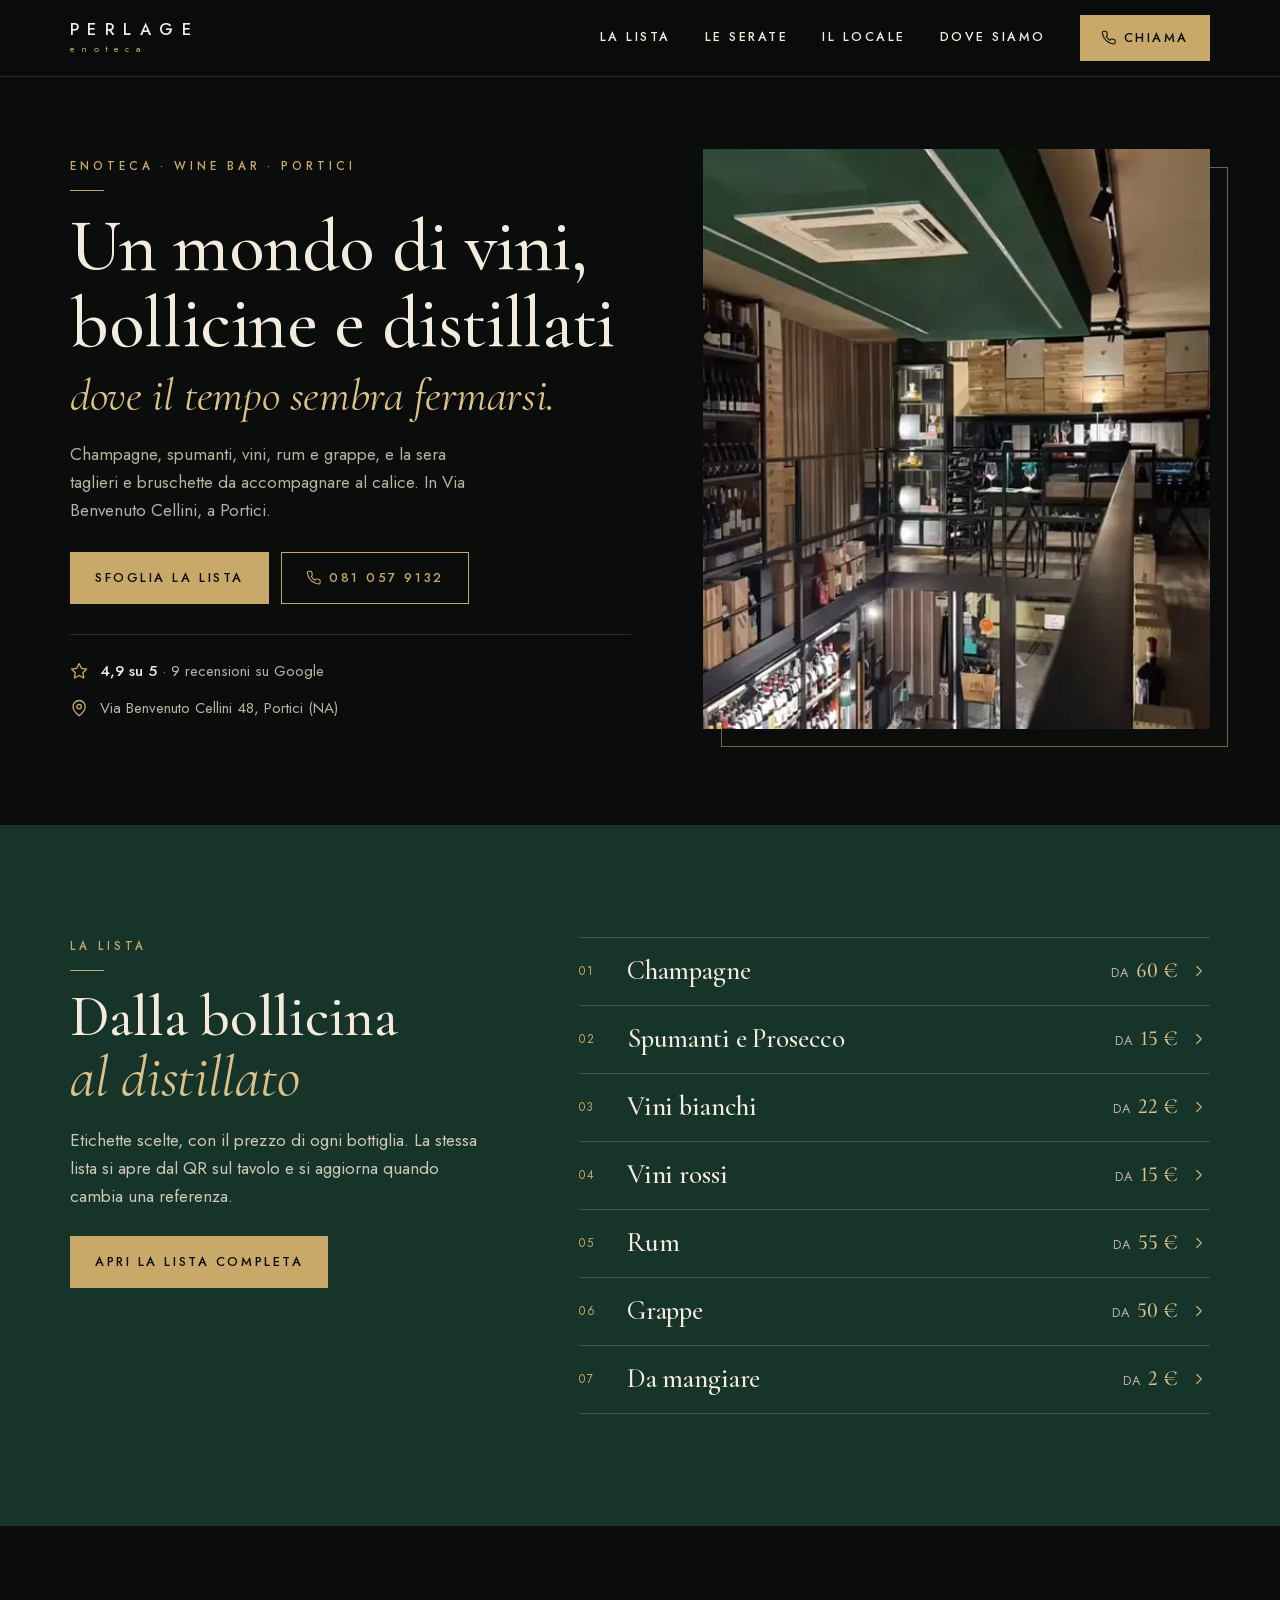
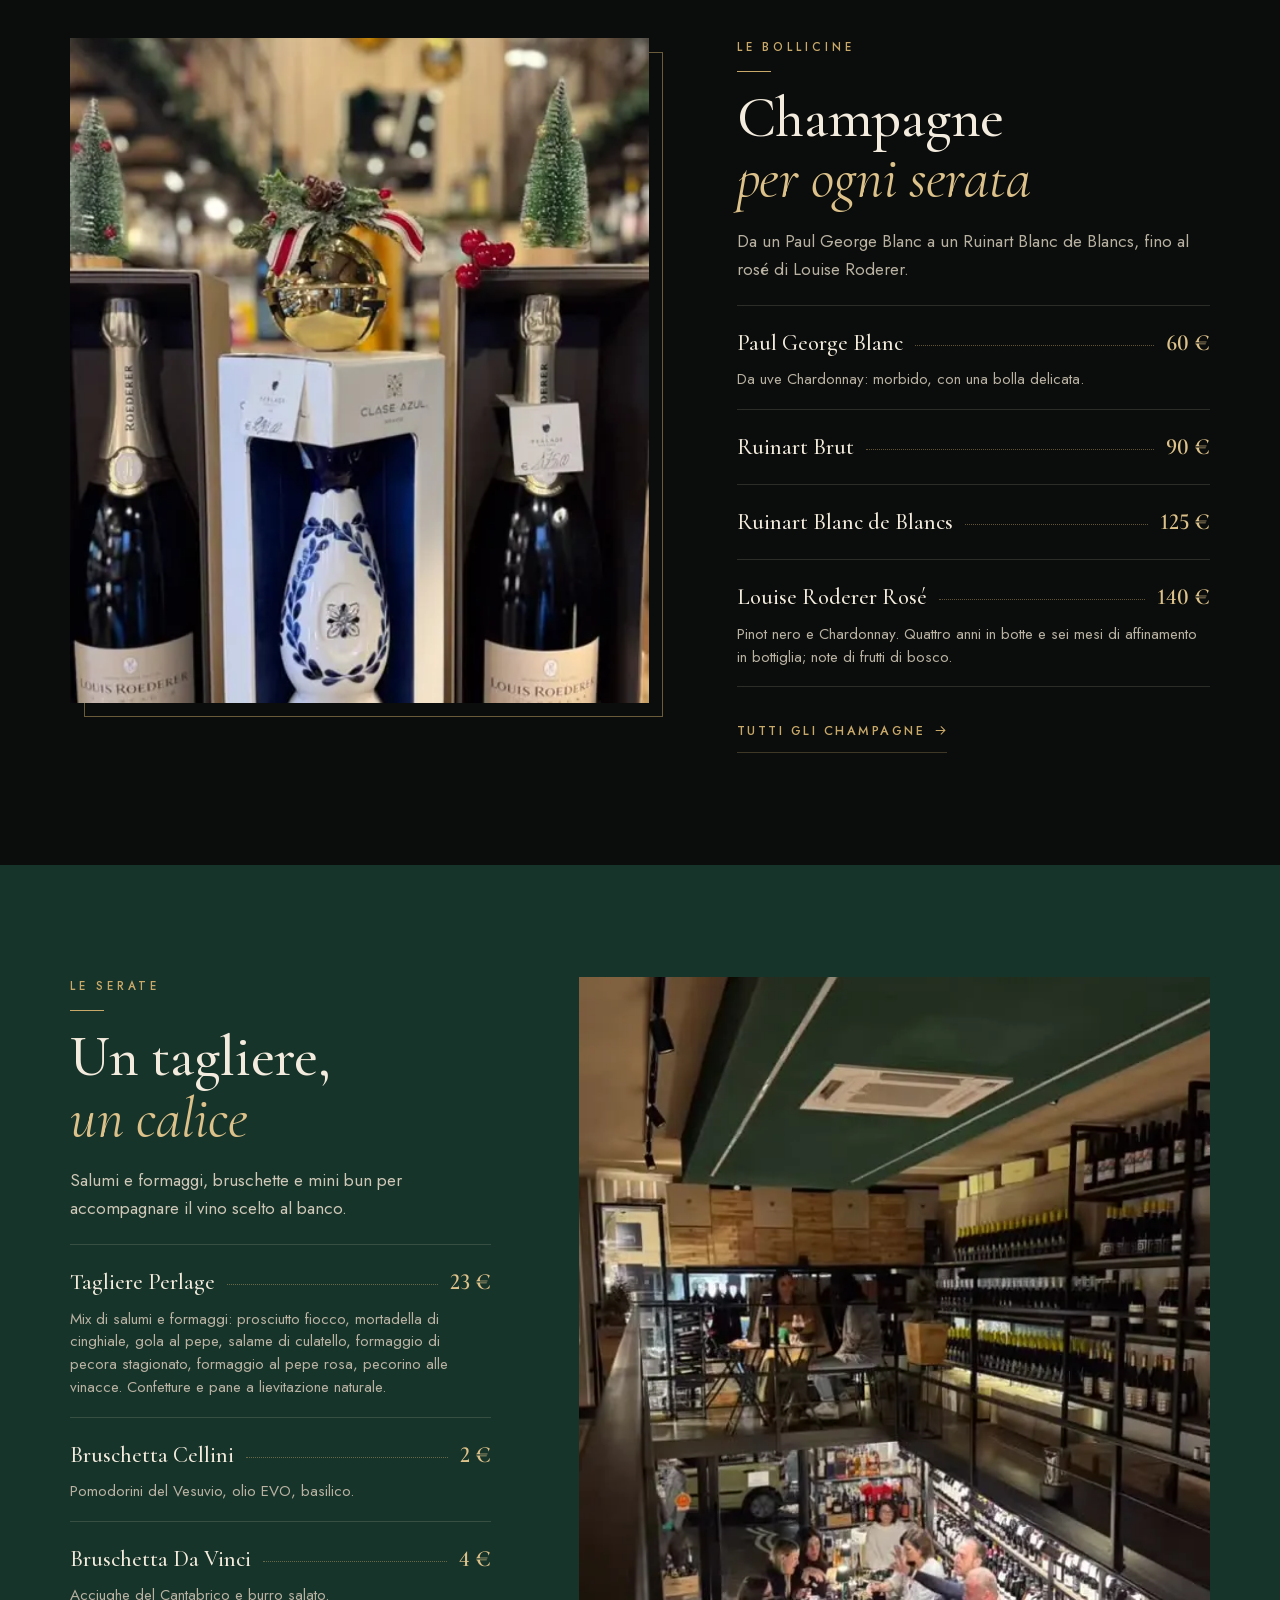
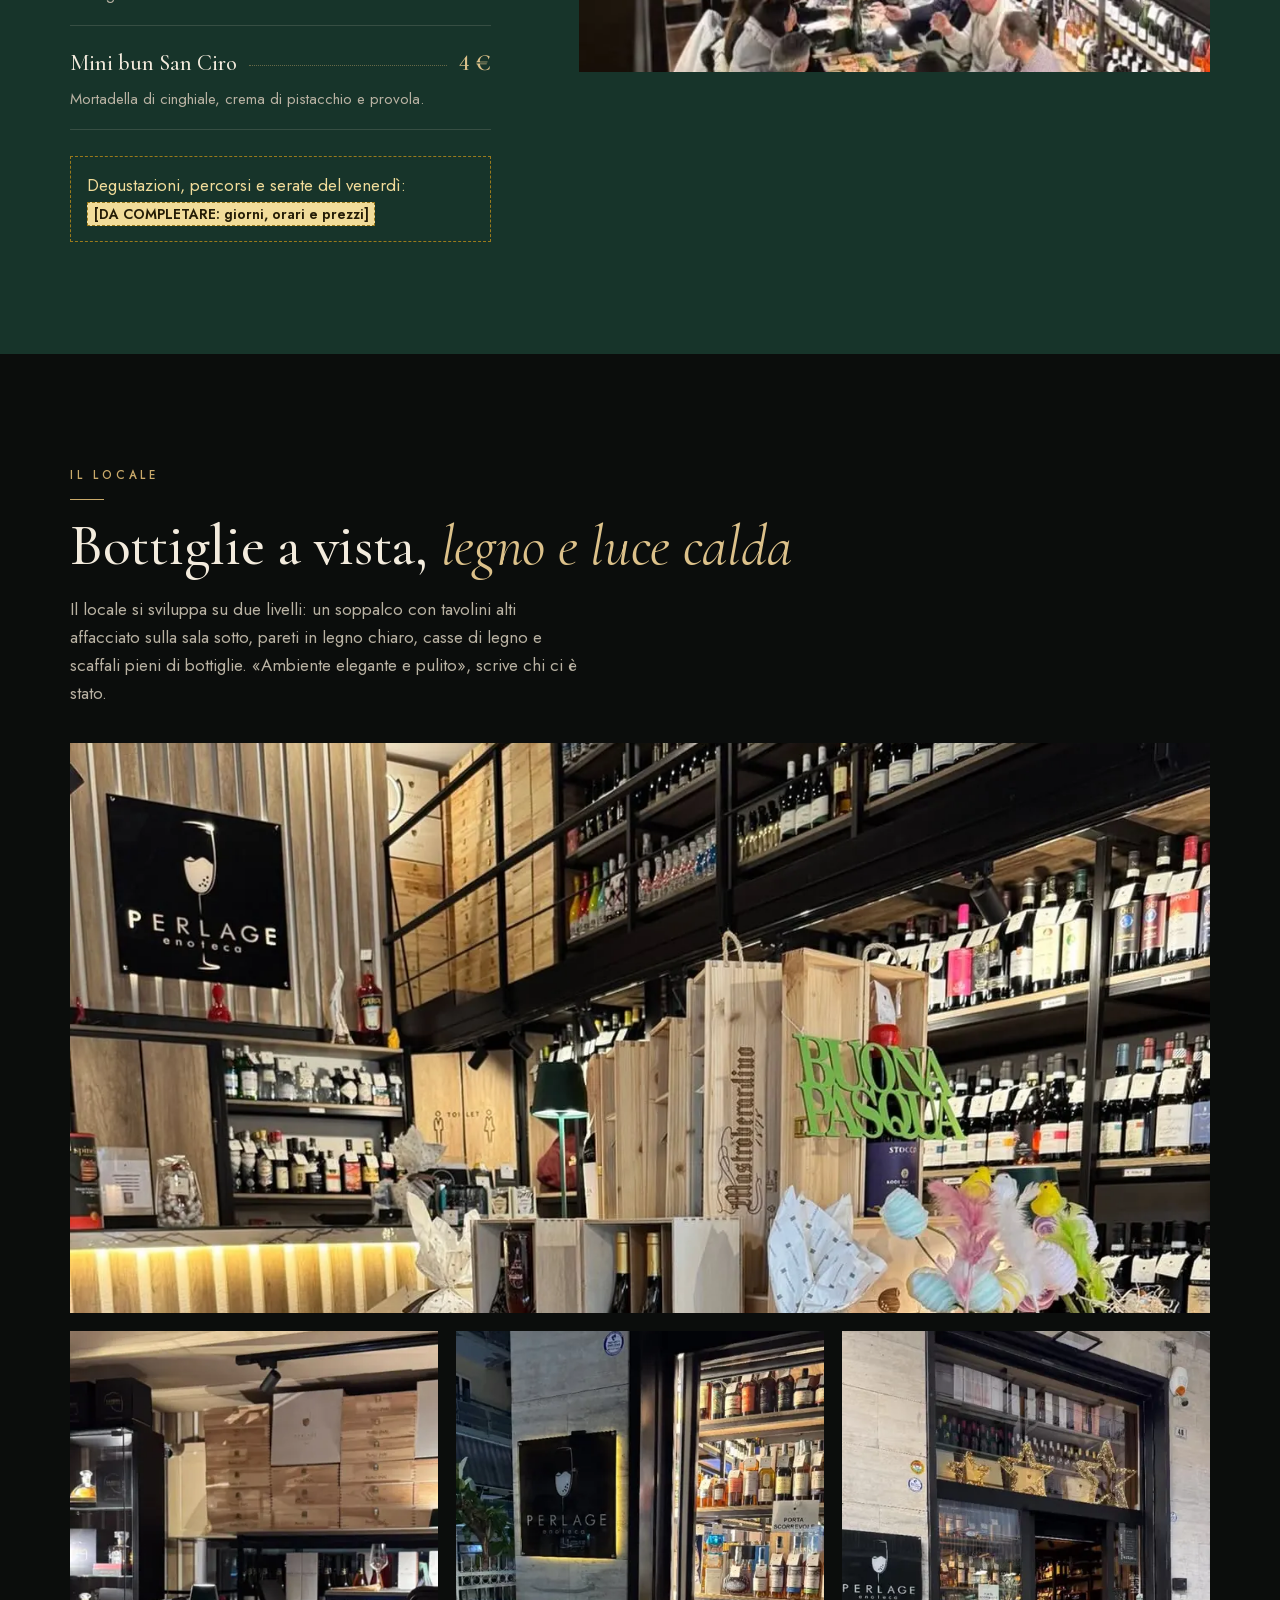
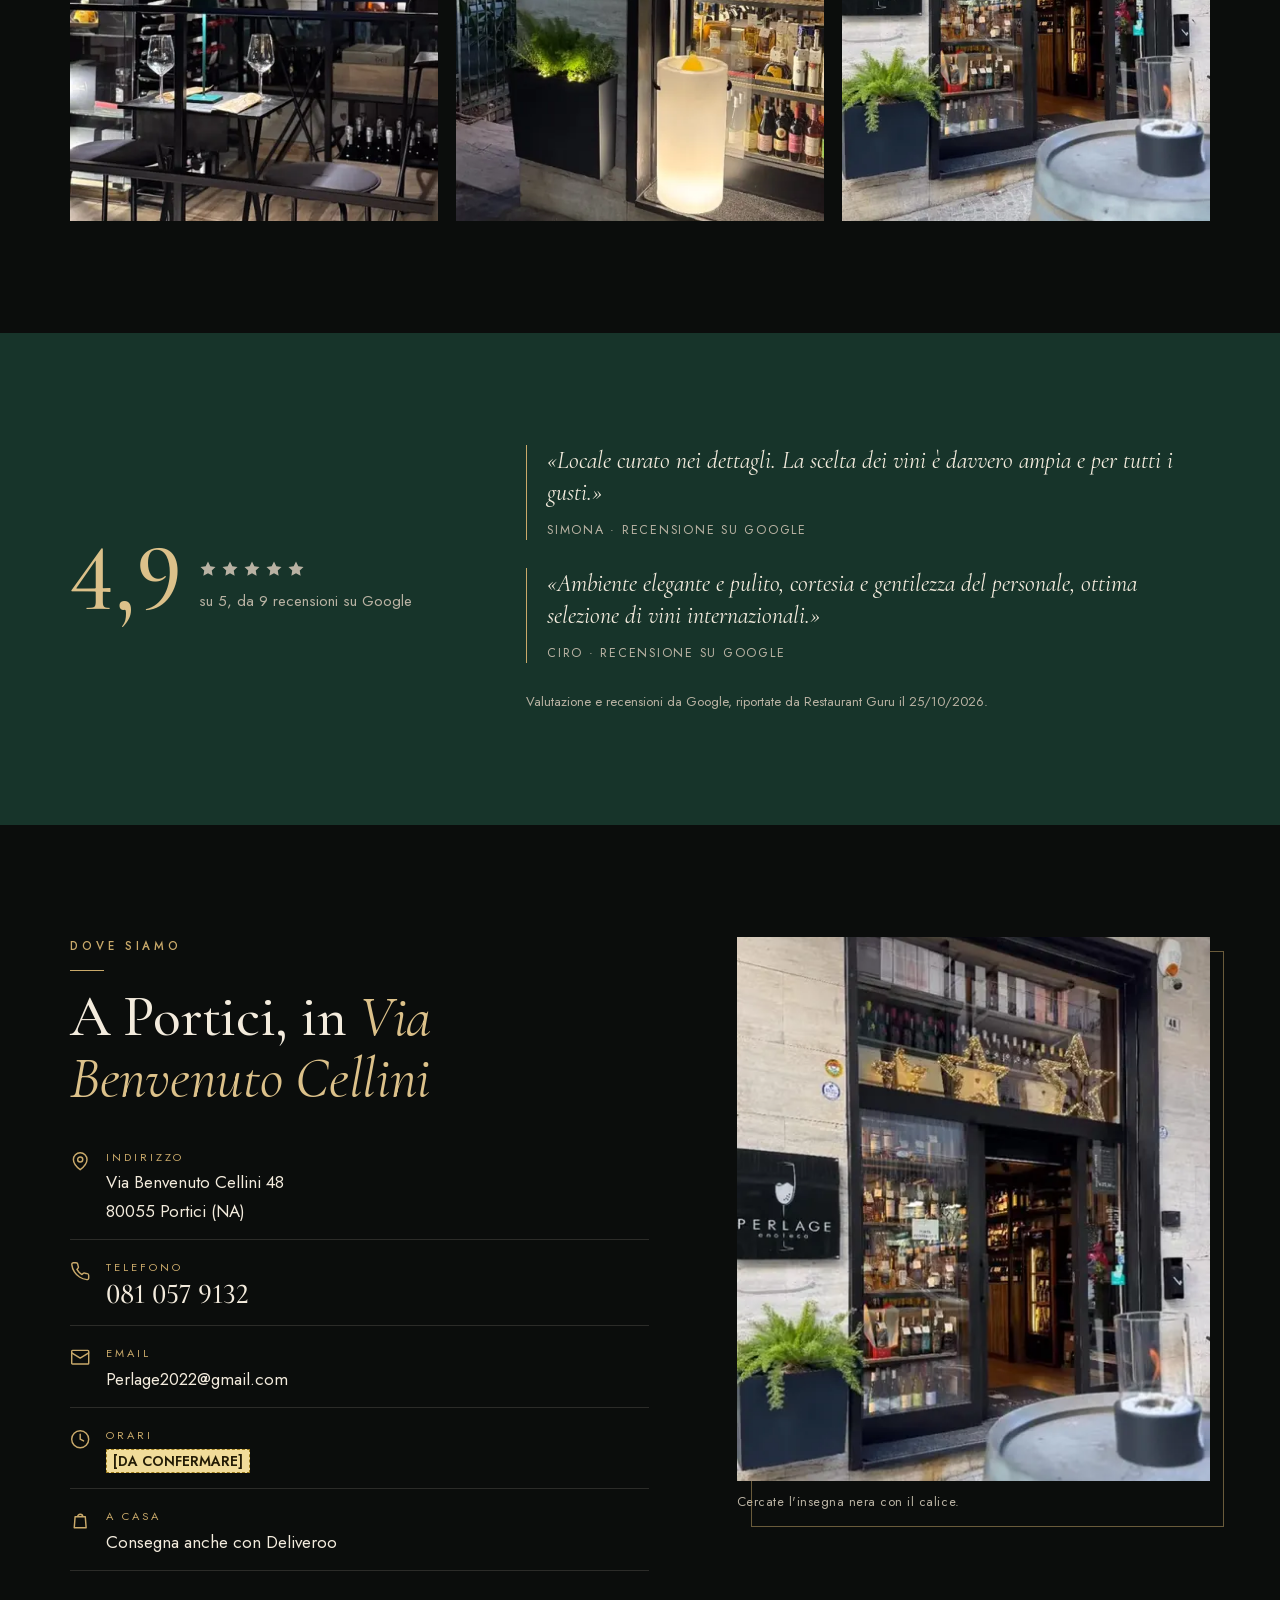
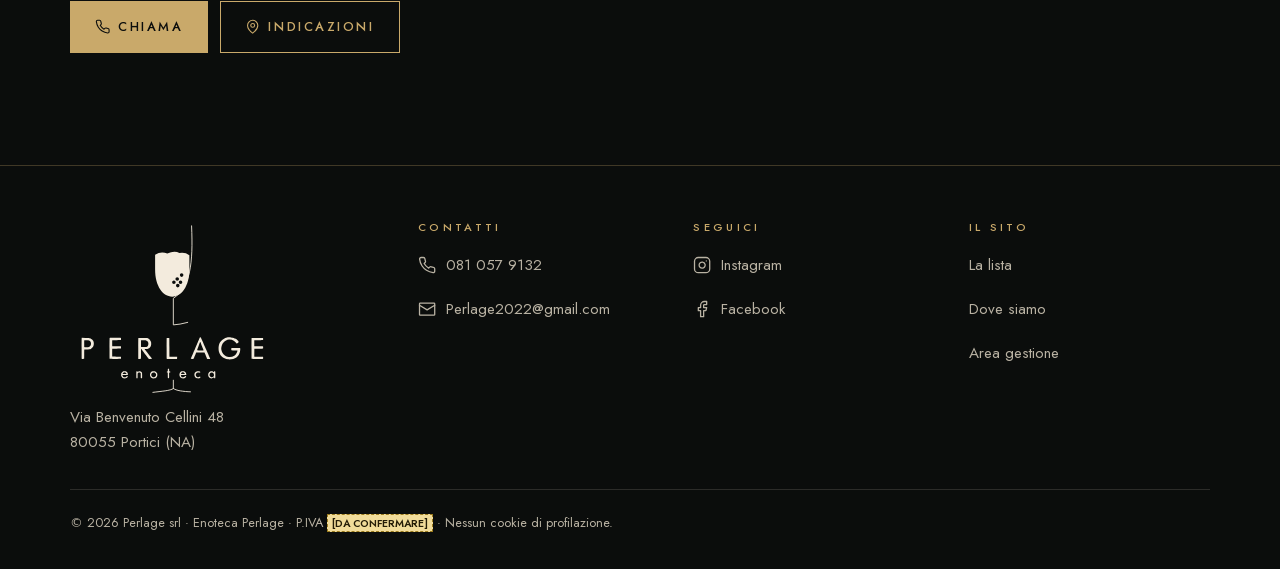
==== index.html @ 384ddaee "Bozza home, lista vini e pannello Modifica menu per Enoteca Perlage Co-Authored-By: Claude Sonnet 5." ====
<!doctype html>
<html lang="it">
<head>
<meta charset="utf-8">
<meta name="viewport" content="width=device-width, initial-scale=1">
<title>Enoteca Perlage · Vini, champagne e distillati a Portici</title>
<meta name="description" content="Enoteca e wine bar a Portici, in Via Benvenuto Cellini 48: champagne, spumanti, vini, rum e grappe, taglieri per la serata. Sfoglia la lista con i prezzi o chiama il 081 057 9132.">
<meta name="robots" content="noindex, nofollow">
<meta name="theme-color" content="#0b0d0c">
<link rel="canonical" href="https://enotecaperlage.example/">
<meta property="og:type" content="website">
<meta property="og:locale" content="it_IT">
<meta property="og:title" content="Enoteca Perlage · Portici">
<meta property="og:description" content="Un mondo di vini, bollicine e distillati, dove il tempo sembra fermarsi.">
<meta property="og:image" content="https://fraspin02.github.io/enoteca-perlage-bozza/img/og-perlage.jpg">
<link rel="icon" href="favicon.svg" type="image/svg+xml">
<link rel="preload" href="fonts/cormorant-normal-latin-var.woff2" as="font" type="font/woff2" crossorigin>
<link rel="preload" href="fonts/jost-latin-var.woff2" as="font" type="font/woff2" crossorigin>
<style>@font-face{font-family:"Jost";font-style:normal;font-weight:400 700;font-display:swap;src:url(fonts/jost-latin-var.woff2) format("woff2")}@font-face{font-family:"Cormorant Garamond";font-style:normal;font-weight:400 700;font-display:swap;src:url(fonts/cormorant-normal-latin-var.woff2) format("woff2")}@font-face{font-family:"Cormorant Garamond";font-style:italic;font-weight:400 600;font-display:swap;src:url(fonts/cormorant-italic-latin-var.woff2) format("woff2")}:root{--nero:#0b0d0c;--nero-2:#121614;--bosco:#17342a;--bosco-2:#1f4a3a;--crema:#f3ebdd;--oro:#c9a96a;--oro-2:#dcc18a;--muto:#b9b2a3;--rovere:#8a6b45;--linea:rgba(201,169,106,.28);--linea-2:rgba(243,235,221,.14);--gutter:20px;--max:1180px;--f:"Jost",ui-sans-serif,system-ui,-apple-system,"Segoe UI",Roboto,Arial,sans-serif;--s:"Cormorant Garamond",Georgia,"Times New Roman",serif}*,*::before,*::after{box-sizing:border-box}html{-webkit-text-size-adjust:100%;scroll-behavior:smooth;scroll-padding-top:72px;background:var(--nero)}@media (prefers-reduced-motion:reduce){html{scroll-behavior:auto}*{transition:none!important;animation:none!important}}body{margin:0;background:var(--nero);color:var(--crema);font:400 1.0625rem/1.65 var(--f);font-variant-numeric:lining-nums}img{display:block;max-width:100%;height:auto}a{color:inherit}h1,h2,h3{font-family:var(--s);font-weight:500;line-height:1.05;margin:0;letter-spacing:-.005em;text-wrap:balance}p{margin:0}ul{margin:0;padding:0;list-style:none}em,.it{font-family:var(--s);font-style:italic;font-weight:400}.wrap{max-width:var(--max);margin:0 auto;padding:0 var(--gutter)}.sr{position:absolute;width:1px;height:1px;overflow:hidden;clip:rect(0 0 0 0);white-space:nowrap}.skip{position:absolute;left:-999px;top:8px;background:var(--oro);color:var(--nero);padding:10px 14px;z-index:99;font-weight:600}.skip:focus{left:8px}:focus-visible{outline:2px solid var(--oro-2);outline-offset:3px}.ico{width:1.2em;height:1.2em;flex:none;fill:none;stroke:currentColor;stroke-width:1.7;stroke-linecap:round;stroke-linejoin:round}mark.dc{background:#f1dc9a;color:#241c06;padding:.05em .4em;font-size:.82em;font-weight:600;white-space:nowrap;border:1px dashed #9a7a1c}.occ{display:block;font-size:.72rem;font-weight:500;letter-spacing:.34em;text-transform:uppercase;color:var(--oro);margin-bottom:16px}.occ::after{content:"";display:block;width:34px;height:1px;background:var(--oro);margin-top:14px}.centro .occ::after{margin-inline:auto}.btn{display:inline-flex;align-items:center;justify-content:center;gap:.6em;min-height:52px;padding:12px 24px;font:500 .8rem/1.2 var(--f);letter-spacing:.2em;text-transform:uppercase;text-decoration:none;border:1px solid var(--oro);cursor:pointer;transition:background-color .2s,color .2s,border-color .2s}.btn-oro{background:var(--oro);color:var(--nero)}.btn-oro:hover{background:var(--oro-2);border-color:var(--oro-2)}.btn-linea{background:transparent;color:var(--oro)}.btn-linea:hover{background:var(--oro);color:var(--nero)}.link{display:inline-flex;align-items:center;gap:.6em;min-height:44px;font-size:.78rem;font-weight:500;letter-spacing:.2em;text-transform:uppercase;color:var(--oro);text-decoration:none;border-bottom:1px solid var(--linea)}.link:hover{border-color:var(--oro)}.testata{position:sticky;top:0;z-index:20;background:rgba(11,13,12,.94);border-bottom:1px solid var(--linea-2)}.testata .wrap{display:grid;grid-template-columns:48px 1fr 48px;align-items:center;gap:8px;min-height:64px}.marca{display:block;justify-self:center;text-decoration:none;text-align:center;line-height:1}.marca b{display:block;font-size:1.02rem;font-weight:500;letter-spacing:.52em;margin-right:-.52em;text-transform:uppercase}.marca small{display:block;font-size:.56rem;font-weight:400;letter-spacing:.7em;margin:6px -.7em 0 0;text-transform:lowercase;color:var(--oro)}.nav{display:none}.burger,.testata-tel{display:inline-flex;align-items:center;justify-content:center;width:48px;height:48px;padding:0;border:0;background:none;color:var(--crema);cursor:pointer}.burger .ico,.testata-tel .ico{width:25px;height:25px}.testata-tel{justify-self:end;color:var(--oro)}.pannello-nav{position:fixed;inset:0;z-index:40;background:var(--nero);padding:8px 8px 32px;overflow-y:auto;animation:da-sinistra .22s ease-out}.pannello-nav[hidden]{display:none}.pannello-nav nav{display:flex;flex-direction:column;padding:18px 22px}.pannello-nav nav a{text-decoration:none;font-family:var(--s);font-size:2.1rem;font-weight:500;padding:12px 0;border-bottom:1px solid var(--linea-2)}.pannello-nav nav .btn{margin-top:28px;border:1px solid var(--oro);font:500 .85rem var(--f);padding:16px;justify-content:center;border-bottom:1px solid var(--oro)}.nav-aperta{overflow:hidden}@keyframes da-sinistra{from{transform:translateX(-100%)}to{transform:none}}@media (min-width:960px){.testata .wrap{display:flex;justify-content:space-between;min-height:76px}.marca{justify-self:auto;text-align:left}.marca b{margin-right:0}.marca small{margin-right:0;letter-spacing:.7em}.nav{display:flex;align-items:center;gap:34px}.nav a:not(.btn){font-size:.78rem;font-weight:500;letter-spacing:.2em;text-transform:uppercase;text-decoration:none;padding:12px 0;border-bottom:1px solid transparent}.nav a:not(.btn):hover{border-color:var(--oro)}.nav .btn{min-height:46px;padding:10px 20px}.burger,.testata-tel,.pannello-nav{display:none!important}}.hero{position:relative;padding:0 0 56px}.hero-foto{position:relative;margin:0 calc(var(--gutter)*-1)}.hero-foto img{width:100%;aspect-ratio:4/4.3;object-fit:cover;object-position:50% 40%}.hero-foto::after{content:"";position:absolute;inset:auto 0 0 0;height:55%;background:linear-gradient(180deg,rgba(11,13,12,0),var(--nero) 96%)}.hero-testo{position:relative;z-index:1;margin-top:-84px}.hero h1{font-size:clamp(2.7rem,12vw,4.6rem);margin-bottom:18px}.hero h1 em{display:block;color:var(--oro-2);font-size:.62em;line-height:1.1;margin-top:10px}.hero .sotto{color:var(--muto);max-width:42ch;margin-bottom:28px}.cta{display:flex;flex-direction:column;gap:12px}.fiducia{display:grid;gap:12px;margin-top:30px;padding-top:24px;border-top:1px solid var(--linea-2);font-size:.95rem;color:var(--muto)}.fiducia li{display:flex;align-items:center;gap:12px}.fiducia .ico{color:var(--oro)}.fiducia b{color:var(--crema);font-weight:500}@media (min-width:640px){.cta{flex-direction:row;flex-wrap:wrap}}@media (min-width:960px){.hero{padding:72px 0 96px}.hero .wrap{display:grid;grid-template-columns:1.05fr .95fr;gap:72px;align-items:center}.hero-testo{margin:0;grid-row:1}.hero-foto{grid-column:2;grid-row:1;margin:0}.hero-foto img{aspect-ratio:7/8}.hero-foto::after{display:none}.hero-foto::before{content:"";position:absolute;inset:18px -18px -18px 18px;border:1px solid var(--oro);opacity:.55;z-index:0}.hero-foto img{position:relative;z-index:1}}.sez{padding:72px 0}.sez.bosco{background:var(--bosco)}.sez h2{font-size:clamp(2.2rem,8vw,3.6rem);margin-bottom:18px}.sez h2 em{color:var(--oro-2)}.intro{color:var(--muto);max-width:52ch}.bosco .intro{color:#cfc8b8}@media (min-width:960px){.sez{padding:112px 0}}.due{display:grid;gap:40px}.indice{border-top:1px solid var(--linea)}.indice a{display:grid;grid-template-columns:36px 1fr auto 20px;align-items:center;gap:6px 12px;min-height:68px;padding:12px 0;border-bottom:1px solid var(--linea);text-decoration:none;transition:background-color .2s,padding .2s}.indice a:hover{background:rgba(201,169,106,.06);padding-inline:12px}.indice .n{font-size:.72rem;letter-spacing:.2em;color:var(--oro)}.indice h3{font-size:1.7rem}.indice .da{font-size:.8rem;letter-spacing:.14em;text-transform:uppercase;color:var(--muto)}.indice .da b{font-family:var(--s);font-size:1.35rem;letter-spacing:0;font-weight:500;color:var(--oro-2);text-transform:none}.indice .ico{color:var(--oro);width:18px;height:18px}@media (min-width:960px){.due{grid-template-columns:.8fr 1.2fr;gap:88px;align-items:start}.due.inverti{grid-template-columns:1.1fr .9fr}}.voci li{padding:18px 0;border-bottom:1px solid var(--linea-2)}.voci li:first-child{border-top:1px solid var(--linea-2)}.riga{display:flex;align-items:baseline;gap:12px}.riga .nome{font-family:var(--s);font-size:1.4rem;font-weight:500;line-height:1.15}.riga .fila{flex:1;min-width:12px;border-bottom:1px dotted rgba(201,169,106,.45);transform:translateY(-4px)}.riga .prezzo{font-family:var(--s);font-size:1.45rem;font-weight:600;color:var(--oro-2);white-space:nowrap;font-variant-numeric:lining-nums}.voci .desc{color:var(--muto);font-size:.95rem;line-height:1.5;margin-top:6px;max-width:58ch}.voci .fuori .nome,.voci .fuori .prezzo{opacity:.45;text-decoration:line-through}.foto{margin:0;position:relative}.foto img{width:100%;object-fit:cover}.foto figcaption{font-size:.8rem;color:var(--muto);margin-top:10px;letter-spacing:.04em}.cornice{position:relative}.cornice::before{content:"";position:absolute;inset:14px -14px -14px 14px;border:1px solid var(--oro);opacity:.5}.cornice img{position:relative}.mosaico{display:grid;grid-template-columns:1fr 1fr;gap:12px;margin-top:36px}.mosaico .foto img{aspect-ratio:3/4}.mosaico .largo{grid-column:1/-1}.mosaico .largo img{aspect-ratio:16/9}.solo-desk{display:none}@media (min-width:640px){.mosaico{grid-template-columns:repeat(3,1fr);gap:18px}.mosaico .largo img{aspect-ratio:16/8}.solo-desk{display:block}}.voto{display:flex;align-items:flex-end;gap:16px;margin-bottom:28px}.voto b{font-family:var(--s);font-size:6rem;line-height:.8;font-weight:500;color:var(--oro-2)}.voto span{font-size:.95rem;color:var(--muto);line-height:1.45;padding-bottom:6px}.stelle{display:flex;gap:4px;color:var(--oro);margin-bottom:6px}.stelle .ico{width:18px;height:18px;fill:currentColor;stroke:none}.citaz{display:grid;gap:28px}.citaz blockquote{margin:0;padding-left:20px;border-left:1px solid var(--oro)}.citaz p{font-family:var(--s);font-size:1.5rem;line-height:1.3;font-style:italic}.citaz cite{display:block;margin-top:12px;font-style:normal;font-size:.78rem;letter-spacing:.14em;text-transform:uppercase;color:var(--muto)}.fonte{margin-top:28px;font-size:.82rem;color:var(--muto)}@media (min-width:960px){.rec{display:grid;grid-template-columns:.7fr 1.3fr;gap:88px;align-items:center}.voto{margin:0}}.contatti{display:grid;gap:4px;margin:26px 0 30px}.contatti li{display:flex;gap:16px;align-items:flex-start;padding:14px 0;border-bottom:1px solid var(--linea-2)}.contatti .ico{color:var(--oro);margin-top:3px}.contatti small{display:block;font-size:.7rem;letter-spacing:.26em;text-transform:uppercase;color:var(--oro);margin-bottom:2px}.contatti a{text-decoration:none}.contatti a:hover{color:var(--oro-2)}.contatti .tel{font-family:var(--s);font-size:1.8rem;font-weight:500;line-height:1.1}.cta-riga{display:flex;flex-wrap:wrap;gap:12px}.piede{background:var(--nero);border-top:1px solid var(--linea);padding:56px 0 36px;color:var(--muto);font-size:.95rem}.piede .wrap{display:grid;gap:34px}.piede img{width:210px;height:auto;margin-bottom:6px}.piede h3{font-family:var(--f);font-size:.7rem;letter-spacing:.3em;text-transform:uppercase;color:var(--oro);font-weight:500;margin-bottom:10px}.piede li a,.piede li span{display:inline-flex;align-items:center;gap:10px;min-height:44px;text-decoration:none}.piede li a:hover{color:var(--crema)}.legale{font-size:.8rem;border-top:1px solid var(--linea-2);padding-top:22px}@media (min-width:860px){.piede .wrap{grid-template-columns:1.3fr 1fr 1fr 1fr}.legale{grid-column:1/-1}}.m-testa{padding:44px var(--gutter) 26px;text-align:center}.m-testa h1{font-size:clamp(2.6rem,11vw,4.4rem);margin-bottom:14px}.m-testa h1 em{color:var(--oro-2)}.m-testa .intro{margin:0 auto}.avviso-bozza{margin:22px auto 0;max-width:62ch;font-size:.88rem;color:#e6d9ae;border:1px dashed #9a7a1c;padding:10px 14px;text-align:left}.schede{position:sticky;top:64px;z-index:15;background:rgba(11,13,12,.96);border-bottom:1px solid var(--linea-2)}.schede ul{display:flex;gap:6px;overflow-x:auto;padding:0 var(--gutter);scrollbar-width:none;max-width:var(--max);margin:0 auto}.schede ul::-webkit-scrollbar{display:none}.schede a{display:flex;align-items:center;min-height:50px;padding:0 14px;white-space:nowrap;font-size:.72rem;font-weight:500;letter-spacing:.22em;text-transform:uppercase;text-decoration:none;color:var(--muto);border-bottom:2px solid transparent}.schede a.attiva{color:var(--oro-2);border-color:var(--oro)}.cerca{max-width:var(--max);margin:0 auto;padding:18px var(--gutter) 0}.cerca label{display:flex;align-items:center;gap:12px;border:1px solid var(--linea);padding:0 16px;min-height:52px;color:var(--oro)}.cerca input{flex:1;min-width:0;background:none;border:0;color:var(--crema);font:400 1rem var(--f);min-height:50px}.cerca input:focus{outline:none}.cerca label:focus-within{border-color:var(--oro-2)}.cerca input::placeholder{color:var(--muto)}.m-cat{padding:44px 0 8px;scroll-margin-top:130px}.m-cat h2{font-size:clamp(2rem,8vw,3rem);margin-bottom:4px}.m-cat .nota{font-size:.72rem;letter-spacing:.26em;text-transform:uppercase;color:var(--oro);margin-bottom:18px}.m-cat[hidden],.voci li[hidden]{display:none}.nessuno{text-align:center;color:var(--muto);padding:48px 0}.m-fine{margin:56px 0 72px;padding:34px 24px;border:1px solid var(--linea);text-align:center}.m-fine h2{font-size:2rem;margin-bottom:8px}.m-fine .cta{justify-content:center;flex-direction:row;flex-wrap:wrap;margin-top:18px}@media (min-width:960px){.schede{top:76px}.m-cat .voci{columns:2;column-gap:64px}.m-cat .voci li{break-inside:avoid}}.pan{max-width:760px;margin:0 auto;padding:30px var(--gutter) 130px}.pan h1{font-size:clamp(2.2rem,9vw,3.2rem);margin-bottom:10px}.p-avviso{border:1px dashed #9a7a1c;color:#e6d9ae;padding:12px 14px;font-size:.9rem;margin:20px 0 26px}.p-stato{display:flex;align-items:center;gap:10px;font-size:.78rem;letter-spacing:.14em;text-transform:uppercase;color:var(--muto);margin-bottom:8px}.p-stato b{color:var(--oro-2);font-weight:500}.p-cat{border-top:1px solid var(--linea)}.p-cat:last-of-type{border-bottom:1px solid var(--linea)}.p-cat summary{display:flex;align-items:center;justify-content:space-between;gap:12px;min-height:64px;cursor:pointer;list-style:none;font-family:var(--s);font-size:1.7rem;font-weight:500}.p-cat summary::-webkit-details-marker{display:none}.p-cat summary small{font-family:var(--f);font-size:.7rem;letter-spacing:.2em;color:var(--oro);text-transform:uppercase}.p-cat summary .ico{color:var(--oro);transition:transform .2s}.p-cat[open] summary .ico{transform:rotate(90deg)}.p-voce{display:grid;grid-template-columns:1fr 104px;gap:6px 12px;padding:12px 12px 6px;margin:0 -12px;border-top:1px solid var(--linea-2);position:relative;transition:background-color .25s}.p-voce label{display:block;font-size:.68rem;letter-spacing:.22em;text-transform:uppercase;color:var(--oro);margin-bottom:3px}.p-voce input[type=text]{width:100%;min-height:48px;background:var(--nero-2);border:1px solid var(--linea-2);color:var(--crema);font:400 1rem var(--f);font-variant-numeric:lining-nums;padding:0 12px}.p-voce input[type=text]:focus{outline:none;border-color:var(--oro-2)}.p-voce .pr input{text-align:right;font-family:var(--s);font-size:1.3rem;font-weight:600;color:var(--oro-2)}.p-voce .disp{grid-column:1/-1;display:flex;align-items:center;gap:12px;min-height:40px;margin:0;font-size:.95rem;letter-spacing:0;text-transform:none;color:var(--muto);cursor:pointer}.disp input{position:absolute;opacity:0;width:1px;height:1px}.disp i{display:block;width:46px;height:26px;border:1px solid var(--oro);position:relative;flex:none;transition:background-color .2s}.disp i::after{content:"";position:absolute;top:3px;left:3px;width:18px;height:18px;background:var(--oro);transition:transform .2s}.disp input:checked+i{background:rgba(201,169,106,.22)}.disp input:checked+i::after{transform:translateX(20px)}.disp input:focus-visible+i{outline:2px solid var(--oro-2);outline-offset:3px}.p-voce.mod{background:rgba(201,169,106,.1);box-shadow:inset 3px 0 0 var(--oro)}.p-voce.nuova{background:rgba(31,74,58,.55);box-shadow:inset 3px 0 0 #7fc7a2}.p-voce .tag{position:absolute;top:14px;right:12px;font-size:.62rem;letter-spacing:.2em;text-transform:uppercase;padding:3px 8px;display:none}.p-voce.mod .tag{display:block;background:var(--oro);color:var(--nero)}.p-voce.nuova .tag{display:block;background:#7fc7a2;color:#06140d}.p-voce .tag{top:auto;bottom:14px;right:12px}.p-azioni{position:fixed;left:0;right:0;bottom:0;z-index:30;background:rgba(11,13,12,.97);border-top:1px solid var(--linea);padding:12px var(--gutter) calc(12px + env(safe-area-inset-bottom))}.p-azioni div{max-width:760px;margin:0 auto;display:grid;grid-template-columns:1fr 1.3fr;gap:10px}.p-azioni .btn{letter-spacing:.12em;padding:12px 8px;white-space:nowrap}.toast{position:fixed;left:50%;bottom:96px;transform:translate(-50%,20px);z-index:50;max-width:min(92vw,460px);background:var(--crema);color:var(--nero);padding:14px 18px;font-size:.95rem;opacity:0;pointer-events:none;transition:opacity .25s,transform .25s}.toast.on{opacity:1;transform:translate(-50%,0)}</style>
<script type="application/ld+json">{"@context": "https://schema.org", "@type": ["BarOrPub", "LiquorStore"], "name": "Enoteca Perlage", "description": "Enoteca e wine bar a Portici: champagne, spumanti, vini, rum e grappe, taglieri per la serata.", "url": "https://fraspin02.github.io/enoteca-perlage-bozza/", "image": "https://fraspin02.github.io/enoteca-perlage-bozza/img/og-perlage.jpg", "logo": "https://fraspin02.github.io/enoteca-perlage-bozza/img/logo.svg", "telephone": "+39 081 057 9132", "email": "Perlage2022@gmail.com", "hasMap": "https://www.google.com/maps/search/?api=1&query=Enoteca+Perlage+Via+Benvenuto+Cellini+48+Portici", "hasMenu": "https://fraspin02.github.io/enoteca-perlage-bozza/menu.html", "sameAs": ["https://www.instagram.com/enotecaperlage/", "https://www.facebook.com/enotecaperlage"], "address": {"@type": "PostalAddress", "streetAddress": "Via Benvenuto Cellini 48", "postalCode": "80055", "addressLocality": "Portici", "addressRegion": "NA", "addressCountry": "IT"}, "aggregateRating": {"@type": "AggregateRating", "ratingValue": "4.9", "reviewCount": "9", "bestRating": "5"}}</script>
</head>
<body>
<svg xmlns="http://www.w3.org/2000/svg" style="display:none" aria-hidden="true"><symbol id="i-tel" viewBox="0 0 24 24"><path d="M22 16.92v3a2 2 0 0 1-2.18 2 19.79 19.79 0 0 1-8.63-3.07 19.5 19.5 0 0 1-6-6 19.79 19.79 0 0 1-3.07-8.67A2 2 0 0 1 4.11 2h3a2 2 0 0 1 2 1.72c.13.96.36 1.9.7 2.81a2 2 0 0 1-.45 2.11L8.09 9.91a16 16 0 0 0 6 6l1.27-1.27a2 2 0 0 1 2.11-.45c.91.34 1.85.57 2.81.7A2 2 0 0 1 22 16.92z"/></symbol><symbol id="i-pin" viewBox="0 0 24 24"><path d="M20 10c0 6-8 12-8 12s-8-6-8-12a8 8 0 0 1 16 0z"/><circle cx="12" cy="10" r="3"/></symbol><symbol id="i-mail" viewBox="0 0 24 24"><rect x="2" y="4" width="20" height="16" rx="1"/><path d="M22 7l-10 6L2 7"/></symbol><symbol id="i-ig" viewBox="0 0 24 24"><rect x="2" y="2" width="20" height="20" rx="5"/><path d="M16 11.37A4 4 0 1 1 12.63 8 4 4 0 0 1 16 11.37zM17.5 6.5h.01"/></symbol><symbol id="i-fb" viewBox="0 0 24 24"><path d="M18 2h-3a5 5 0 0 0-5 5v3H7v4h3v8h4v-8h3l1-4h-4V7a1 1 0 0 1 1-1h3z"/></symbol><symbol id="i-menu" viewBox="0 0 24 24"><path d="M3 7h18M3 12h18M3 17h18"/></symbol><symbol id="i-x" viewBox="0 0 24 24"><path d="M5 5l14 14M19 5L5 19"/></symbol><symbol id="i-freccia" viewBox="0 0 24 24"><path d="M5 12h14M13 6l6 6-6 6"/></symbol><symbol id="i-indietro" viewBox="0 0 24 24"><path d="M19 12H5M11 6l-6 6 6 6"/></symbol><symbol id="i-stella" viewBox="0 0 24 24"><path d="M12 2l3.09 6.26L22 9.27l-5 4.87 1.18 6.88L12 17.77l-6.18 3.25L7 14.14 2 9.27l6.91-1.01z"/></symbol><symbol id="i-check" viewBox="0 0 24 24"><path d="M20 6L9 17l-5-5"/></symbol><symbol id="i-cerca" viewBox="0 0 24 24"><circle cx="11" cy="11" r="7"/><path d="M20 20l-4-4"/></symbol><symbol id="i-piu" viewBox="0 0 24 24"><path d="M12 5v14M5 12h14"/></symbol><symbol id="i-chev" viewBox="0 0 24 24"><path d="M9 6l6 6-6 6"/></symbol><symbol id="i-orologio" viewBox="0 0 24 24"><circle cx="12" cy="12" r="10"/><path d="M12 6v6l4 2"/></symbol><symbol id="i-matita" viewBox="0 0 24 24"><path d="M17 3a2.83 2.83 0 1 1 4 4L7.5 20.5 2 22l1.5-5.5z"/></symbol><symbol id="i-bag" viewBox="0 0 24 24"><path d="M6 8h12l1 13H5zM9 8a3 3 0 0 1 6 0"/></symbol></svg>
<a class="skip" href="#contenuto">Vai al contenuto</a>
<header class="testata"><div class="wrap">
<button class="burger" type="button" aria-label="Apri il menu" aria-expanded="false" aria-controls="pannello-nav"><svg class="ico"><use href="#i-menu"/></svg></button>
<a class="marca" href="index.html"><b>Perlage</b><small>enoteca</small></a>
<nav class="nav" aria-label="Principale"><a href="menu.html">La lista</a><a href="index.html#serate">Le serate</a><a href="index.html#locale">Il locale</a><a href="index.html#dove">Dove siamo</a><a class="btn btn-oro" href="tel:+390810579132"><svg class="ico"><use href="#i-tel"/></svg>Chiama</a></nav>
<a class="testata-tel" href="tel:+390810579132" aria-label="Chiama l'enoteca"><svg class="ico"><use href="#i-tel"/></svg></a>
</div></header>
<div class="pannello-nav" id="pannello-nav" hidden>
<button class="burger chiudi" type="button" aria-label="Chiudi il menu"><svg class="ico"><use href="#i-x"/></svg></button>
<nav aria-label="Menu mobile"><a href="menu.html">La lista</a><a href="index.html#serate">Le serate</a><a href="index.html#locale">Il locale</a><a href="index.html#dove">Dove siamo</a><a class="btn" href="tel:+390810579132"><svg class="ico"><use href="#i-tel"/></svg>&nbsp;Chiama 081 057 9132</a></nav>
</div>
<script>(function(){var p=document.getElementById("pannello-nav"),b=document.querySelector(".burger");function s(o){p.hidden=!o;b.setAttribute("aria-expanded",o);document.body.classList.toggle("nav-aperta",o)}b.addEventListener("click",function(){s(true)});p.addEventListener("click",function(e){if(e.target.closest(".chiudi")||e.target.closest("a"))s(false)});document.addEventListener("keydown",function(e){if(e.key==="Escape")s(false)})})()</script>
<main id="contenuto">

<section class="hero" aria-labelledby="t-hero">
  <div class="wrap">
    <figure class="hero-foto">
      <img src="img/sala-640.webp" srcset="img/sala-480.webp 480w, img/sala-640.webp 640w" sizes="(min-width:960px) 470px, 100vw" width="640" height="805" fetchpriority="high" alt="La sala di Enoteca Perlage vista dal soppalco: soffitto verde, pareti di legno chiaro e scaffali di bottiglie">
    </figure>
    <div class="hero-testo">
      <span class="occ">Enoteca · Wine bar · Portici</span>
      <h1 id="t-hero">Un mondo di vini, bollicine e distillati<em>dove il tempo sembra fermarsi.</em></h1>
      <p class="sotto">Champagne, spumanti, vini, rum e grappe, e la sera taglieri e bruschette da accompagnare al calice. In Via Benvenuto Cellini, a Portici.</p>
      <div class="cta">
        <a class="btn btn-oro" href="menu.html">Sfoglia la lista</a>
        <a class="btn btn-linea" href="tel:+390810579132"><svg class="ico"><use href="#i-tel"/></svg>081 057 9132</a>
      </div>
      <ul class="fiducia">
        <li><svg class="ico"><use href="#i-stella"/></svg><span><b>4,9 su 5</b> · 9 recensioni su Google</span></li>
        <li><svg class="ico"><use href="#i-pin"/></svg><span>Via Benvenuto Cellini 48, Portici (NA)</span></li>
      </ul>
    </div>
  </div>
</section>

<section class="sez bosco" id="lista" aria-labelledby="t-lista">
  <div class="wrap due">
    <div>
      <span class="occ">La lista</span>
      <h2 id="t-lista">Dalla bollicina <em>al distillato</em></h2>
      <p class="intro">Etichette scelte, con il prezzo di ogni bottiglia. La stessa lista si apre dal QR sul tavolo e si aggiorna quando cambia una referenza.</p>
      <p style="margin-top:26px"><a class="btn btn-oro" href="menu.html">Apri la lista completa</a></p>
    </div>
    <nav aria-label="Categorie della lista"><ul class="indice">
<li><a href="menu.html#champagne"><span class="n">01</span><h3>Champagne</h3><span class="da">da <b>60 €</b></span><svg class="ico"><use href="#i-chev"/></svg></a></li>
<li><a href="menu.html#spumanti"><span class="n">02</span><h3>Spumanti e Prosecco</h3><span class="da">da <b>15 €</b></span><svg class="ico"><use href="#i-chev"/></svg></a></li>
<li><a href="menu.html#bianchi"><span class="n">03</span><h3>Vini bianchi</h3><span class="da">da <b>22 €</b></span><svg class="ico"><use href="#i-chev"/></svg></a></li>
<li><a href="menu.html#rossi"><span class="n">04</span><h3>Vini rossi</h3><span class="da">da <b>15 €</b></span><svg class="ico"><use href="#i-chev"/></svg></a></li>
<li><a href="menu.html#rum"><span class="n">05</span><h3>Rum</h3><span class="da">da <b>55 €</b></span><svg class="ico"><use href="#i-chev"/></svg></a></li>
<li><a href="menu.html#grappe"><span class="n">06</span><h3>Grappe</h3><span class="da">da <b>50 €</b></span><svg class="ico"><use href="#i-chev"/></svg></a></li>
<li><a href="menu.html#tavola"><span class="n">07</span><h3>Da mangiare</h3><span class="da">da <b>2 €</b></span><svg class="ico"><use href="#i-chev"/></svg></a></li>
    </ul></nav>
  </div>
</section>

<section class="sez" id="bollicine" aria-labelledby="t-boll">
  <div class="wrap due inverti">
    <figure class="foto cornice">
      <img src="img/magnum-640.webp" srcset="img/magnum-480.webp 480w, img/magnum-640.webp 640w" sizes="(min-width:960px) 480px, calc(100vw - 54px)" width="640" height="1015" loading="lazy" alt="Magnum Louis Roederer e una bottiglia Clase Azul in vetrina, tra le decorazioni natalizie" style="aspect-ratio:4/4.6">
    </figure>
    <div>
      <span class="occ">Le bollicine</span>
      <h2 id="t-boll">Champagne <em>per ogni serata</em></h2>
      <p class="intro" style="margin-bottom:22px">Da un Paul George Blanc a un Ruinart Blanc de Blancs, fino al rosé di Louise Roderer.</p>
      <ul class="voci">
<li><div class="riga"><span class="nome">Paul George Blanc</span><span class="fila" aria-hidden="true"></span><span class="prezzo">60 €</span></div><p class="desc">Da uve Chardonnay: morbido, con una bolla delicata.</p></li>
<li><div class="riga"><span class="nome">Ruinart Brut</span><span class="fila" aria-hidden="true"></span><span class="prezzo">90 €</span></div></li>
<li><div class="riga"><span class="nome">Ruinart Blanc de Blancs</span><span class="fila" aria-hidden="true"></span><span class="prezzo">125 €</span></div></li>
<li><div class="riga"><span class="nome">Louise Roderer Rosé</span><span class="fila" aria-hidden="true"></span><span class="prezzo">140 €</span></div><p class="desc">Pinot nero e Chardonnay. Quattro anni in botte e sei mesi di affinamento in bottiglia; note di frutti di bosco.</p></li>
      </ul>
      <p style="margin-top:22px"><a class="link" href="menu.html#champagne">Tutti gli champagne <svg class="ico"><use href="#i-freccia"/></svg></a></p>
    </div>
  </div>
</section>

<section class="sez bosco" id="serate" aria-labelledby="t-serate">
  <div class="wrap due">
    <div>
      <span class="occ">Le serate</span>
      <h2 id="t-serate">Un tagliere, <em>un calice</em></h2>
      <p class="intro" style="margin-bottom:22px">Salumi e formaggi, bruschette e mini bun per accompagnare il vino scelto al banco.</p>
      <ul class="voci">
<li><div class="riga"><span class="nome">Tagliere Perlage</span><span class="fila" aria-hidden="true"></span><span class="prezzo">23 €</span></div><p class="desc">Mix di salumi e formaggi: prosciutto fiocco, mortadella di cinghiale, gola al pepe, salame di culatello, formaggio di pecora stagionato, formaggio al pepe rosa, pecorino alle vinacce. Confetture e pane a lievitazione naturale.</p></li>
<li><div class="riga"><span class="nome">Bruschetta Cellini</span><span class="fila" aria-hidden="true"></span><span class="prezzo">2 €</span></div><p class="desc">Pomodorini del Vesuvio, olio EVO, basilico.</p></li>
<li><div class="riga"><span class="nome">Bruschetta Da Vinci</span><span class="fila" aria-hidden="true"></span><span class="prezzo">4 €</span></div><p class="desc">Acciughe del Cantabrico e burro salato.</p></li>
<li><div class="riga"><span class="nome">Mini bun San Ciro</span><span class="fila" aria-hidden="true"></span><span class="prezzo">4 €</span></div><p class="desc">Mortadella di cinghiale, crema di pistacchio e provola.</p></li>
      </ul>
      <p class="intro" style="margin-top:26px;border:1px dashed #9a7a1c;padding:14px 16px;color:#f1dc9a">Degustazioni, percorsi e serate del venerdì: <mark class="dc">[DA COMPLETARE: giorni, orari e prezzi]</mark></p>
    </div>
    <figure class="foto">
      <img src="img/serata-640.webp" srcset="img/serata-480.webp 480w, img/serata-640.webp 640w" sizes="(min-width:960px) 520px, 100vw" width="640" height="1010" loading="lazy" alt="Un tavolo di amici visto dall'alto, con le scaffalature di vino e il soffitto verde" style="aspect-ratio:4/4.4">
    </figure>
  </div>
</section>

<section class="sez" id="locale" aria-labelledby="t-locale">
  <div class="wrap">
    <span class="occ">Il locale</span>
    <h2 id="t-locale">Bottiglie a vista, <em>legno e luce calda</em></h2>
    <p class="intro">Il locale si sviluppa su due livelli: un soppalco con tavolini alti affacciato sulla sala sotto, pareti in legno chiaro, casse di legno e scaffali pieni di bottiglie. «Ambiente elegante e pulito», scrive chi ci è stato.</p>
    <div class="mosaico">
      <figure class="foto largo"><img src="img/scaffali-960.webp" srcset="img/scaffali-640.webp 640w, img/scaffali-960.webp 960w, img/scaffali-1350.webp 1350w" sizes="(min-width:1200px) 1140px, 100vw" width="1350" height="840" loading="lazy" alt="L'insegna Perlage enoteca, gli scaffali in ferro e legno e le casse di vino"></figure>
      <figure class="foto"><img src="img/banco-480.webp" srcset="img/banco-480.webp 480w, img/banco-640.webp 640w" sizes="(min-width:640px) 370px, 100vw" width="640" height="1010" loading="lazy" alt="Il soppalco con tavolino, calici e sgabelli sotto le casse di legno"></figure>
      <figure class="foto"><img src="img/vetrina-480.webp" srcset="img/vetrina-480.webp 480w, img/vetrina-640.webp 640w" sizes="(min-width:640px) 370px, 100vw" width="640" height="970" loading="lazy" alt="La vetrina di sera, con l'insegna illuminata e gli scaffali di distillati"></figure>
      <figure class="foto solo-desk"><img src="img/ingresso-480.webp" srcset="img/ingresso-480.webp 480w, img/ingresso-640.webp 640w" sizes="(min-width:640px) 370px, 100vw" width="640" height="1010" loading="lazy" alt="L'ingresso dell'enoteca in Via Benvenuto Cellini, con l'insegna nera e una botte"></figure>
    </div>
  </div>
</section>

<section class="sez bosco" id="recensioni" aria-labelledby="t-rec">
  <div class="wrap rec">
    <div class="voto">
      <b>4,9</b>
      <span><span class="stelle" aria-hidden="true"><svg class="ico"><use href="#i-stella"/></svg><svg class="ico"><use href="#i-stella"/></svg><svg class="ico"><use href="#i-stella"/></svg><svg class="ico"><use href="#i-stella"/></svg><svg class="ico"><use href="#i-stella"/></svg></span>su 5, da 9 recensioni su Google</span>
    </div>
    <div>
      <h2 id="t-rec" class="sr">Cosa dicono i clienti</h2>
      <div class="citaz">
        <blockquote><p>«Locale curato nei dettagli. La scelta dei vini è davvero ampia e per tutti i gusti.»</p><cite>Simona · recensione su Google</cite></blockquote>
        <blockquote><p>«Ambiente elegante e pulito, cortesia e gentilezza del personale, ottima selezione di vini internazionali.»</p><cite>Ciro · recensione su Google</cite></blockquote>
      </div>
      <p class="fonte">Valutazione e recensioni da Google, riportate da Restaurant Guru il 25/10/2026.</p>
    </div>
  </div>
</section>

<section class="sez" id="dove" aria-labelledby="t-dove">
  <div class="wrap due inverti">
    <div>
      <span class="occ">Dove siamo</span>
      <h2 id="t-dove">A Portici, in <em>Via Benvenuto Cellini</em></h2>
      <ul class="contatti">
        <li><svg class="ico"><use href="#i-pin"/></svg><div><small>Indirizzo</small>Via Benvenuto Cellini 48<br>80055 Portici (NA)</div></li>
        <li><svg class="ico"><use href="#i-tel"/></svg><div><small>Telefono</small><a class="tel" href="tel:+390810579132">081 057 9132</a></div></li>
        <li><svg class="ico"><use href="#i-mail"/></svg><div><small>Email</small><a href="mailto:Perlage2022@gmail.com">Perlage2022@gmail.com</a></div></li>
        <li><svg class="ico"><use href="#i-orologio"/></svg><div><small>Orari</small><mark class="dc">[DA CONFERMARE]</mark></div></li>
        <li><svg class="ico"><use href="#i-bag"/></svg><div><small>A casa</small>Consegna anche con Deliveroo</div></li>
      </ul>
      <div class="cta-riga">
        <a class="btn btn-oro" href="tel:+390810579132"><svg class="ico"><use href="#i-tel"/></svg>Chiama</a>
        <a class="btn btn-linea" href="https://www.google.com/maps/search/?api=1&amp;query=Enoteca+Perlage+Via+Benvenuto+Cellini+48+Portici" target="_blank" rel="noopener"><svg class="ico"><use href="#i-pin"/></svg>Indicazioni</a>
      </div>
    </div>
    <figure class="foto cornice">
      <img src="img/ingresso-480.webp" srcset="img/ingresso-480.webp 480w, img/ingresso-640.webp 640w" sizes="(min-width:960px) 480px, calc(100vw - 54px)" width="640" height="1010" loading="lazy" alt="L'ingresso di Enoteca Perlage: cercate l'insegna nera con il calice" style="aspect-ratio:4/4.6">
      <figcaption>Cercate l'insegna nera con il calice.</figcaption>
    </figure>
  </div>
</section>

</main>
<footer class="piede"><div class="wrap">
<div><img src="img/logo.svg" width="210" height="178" alt="Perlage enoteca" loading="lazy"><p>Via Benvenuto Cellini 48<br>80055 Portici (NA)</p></div>
<div><h3>Contatti</h3><ul>
<li><a href="tel:+390810579132"><svg class="ico"><use href="#i-tel"/></svg>081 057 9132</a></li>
<li><a href="mailto:Perlage2022@gmail.com"><svg class="ico"><use href="#i-mail"/></svg>Perlage2022@gmail.com</a></li></ul></div>
<div><h3>Seguici</h3><ul>
<li><a href="https://www.instagram.com/enotecaperlage/" target="_blank" rel="noopener"><svg class="ico"><use href="#i-ig"/></svg>Instagram</a></li>
<li><a href="https://www.facebook.com/enotecaperlage" target="_blank" rel="noopener"><svg class="ico"><use href="#i-fb"/></svg>Facebook</a></li></ul></div>
<div><h3>Il sito</h3><ul><li><a href="menu.html">La lista</a></li><li><a href="index.html#dove">Dove siamo</a></li><li><a href="modifica-menu.html">Area gestione</a></li></ul></div>
<p class="legale">© 2026 Perlage srl · Enoteca Perlage · P.IVA <mark class="dc">[DA CONFERMARE]</mark> · Nessun cookie di profilazione.</p>
</div></footer>
</body>
</html>
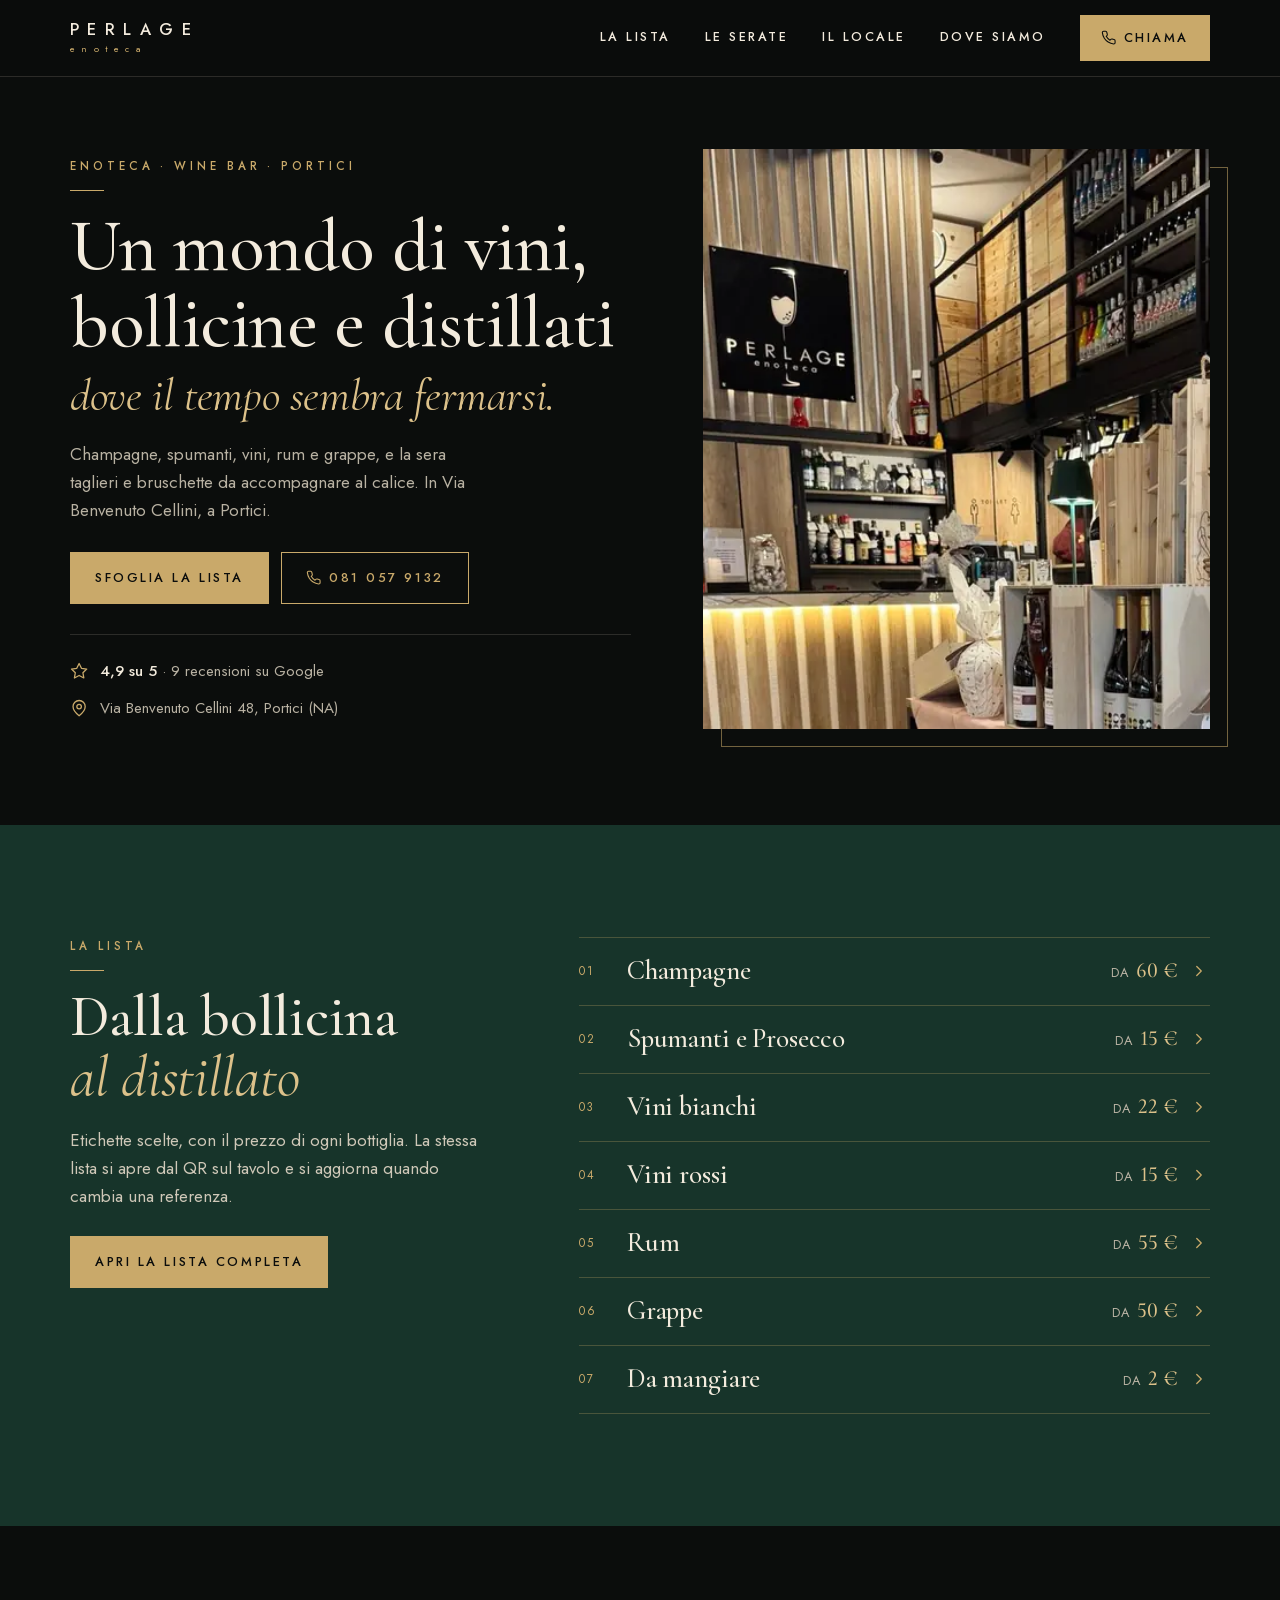
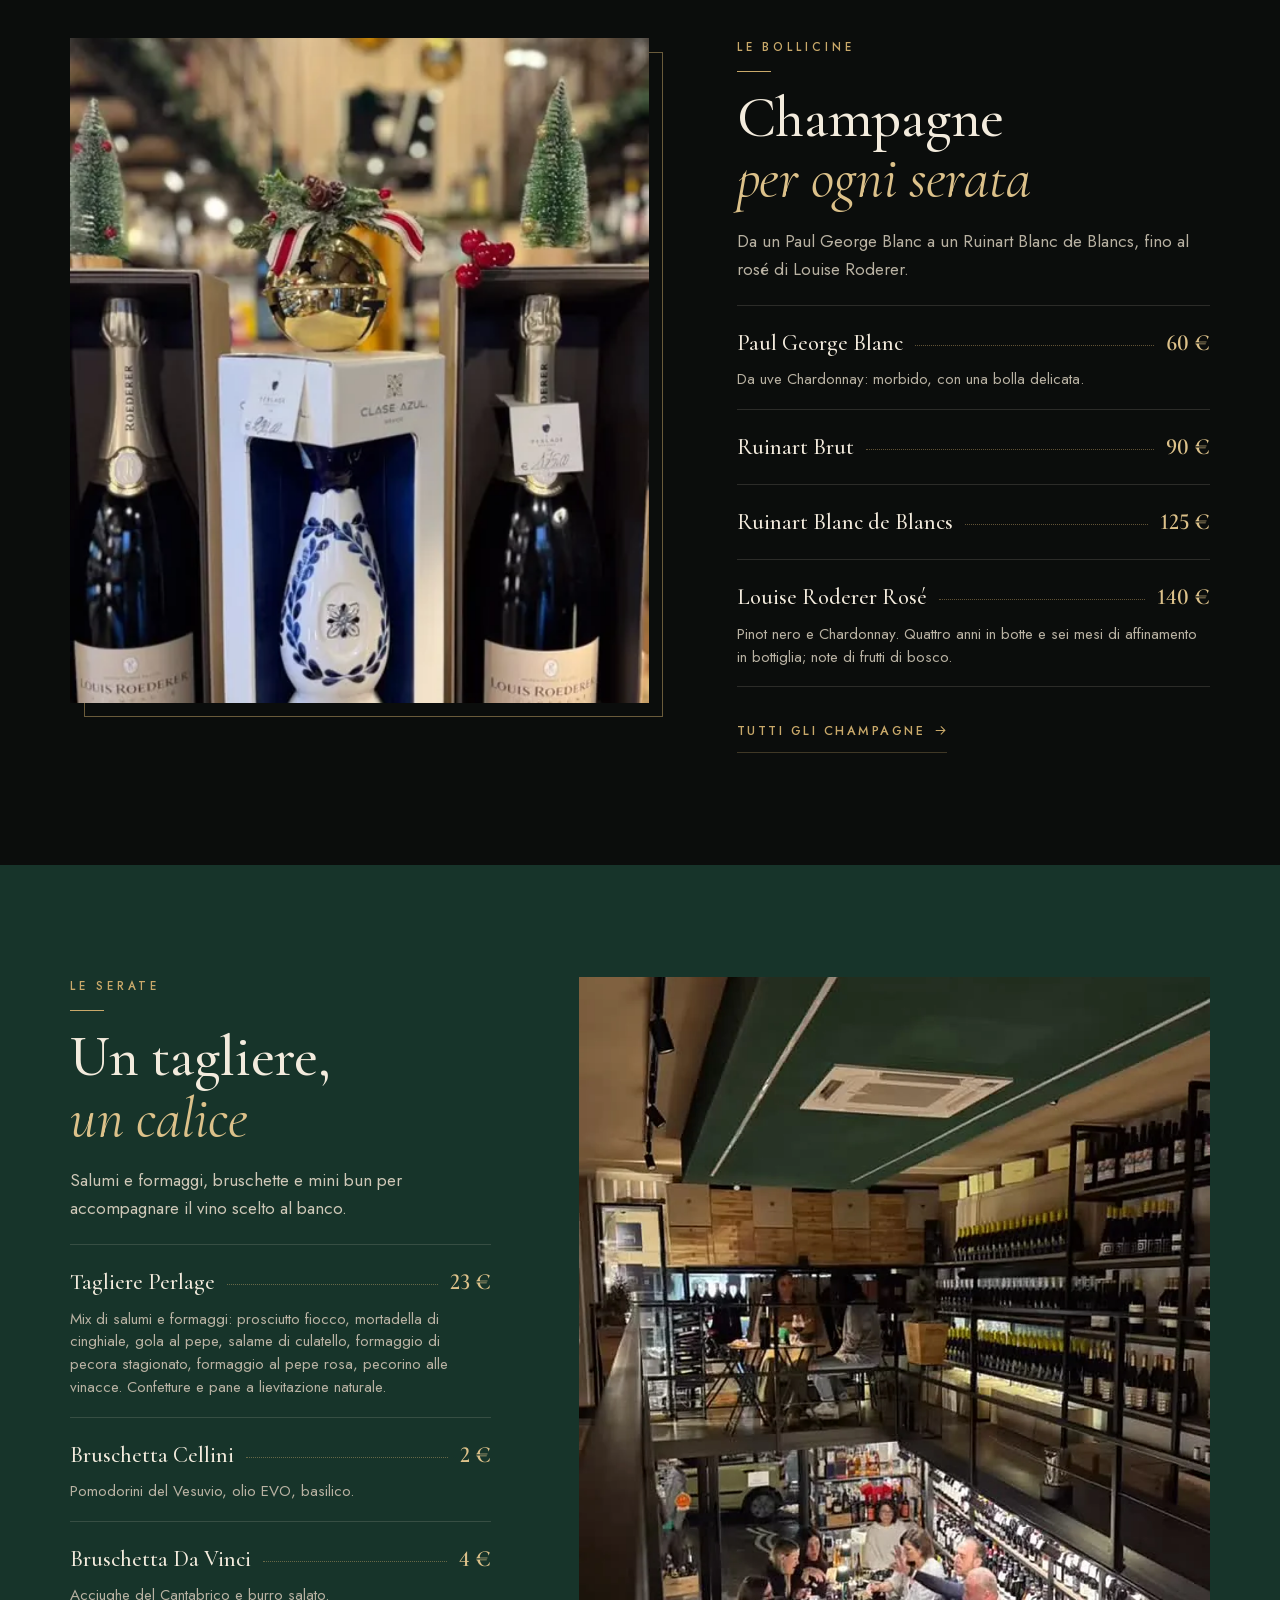
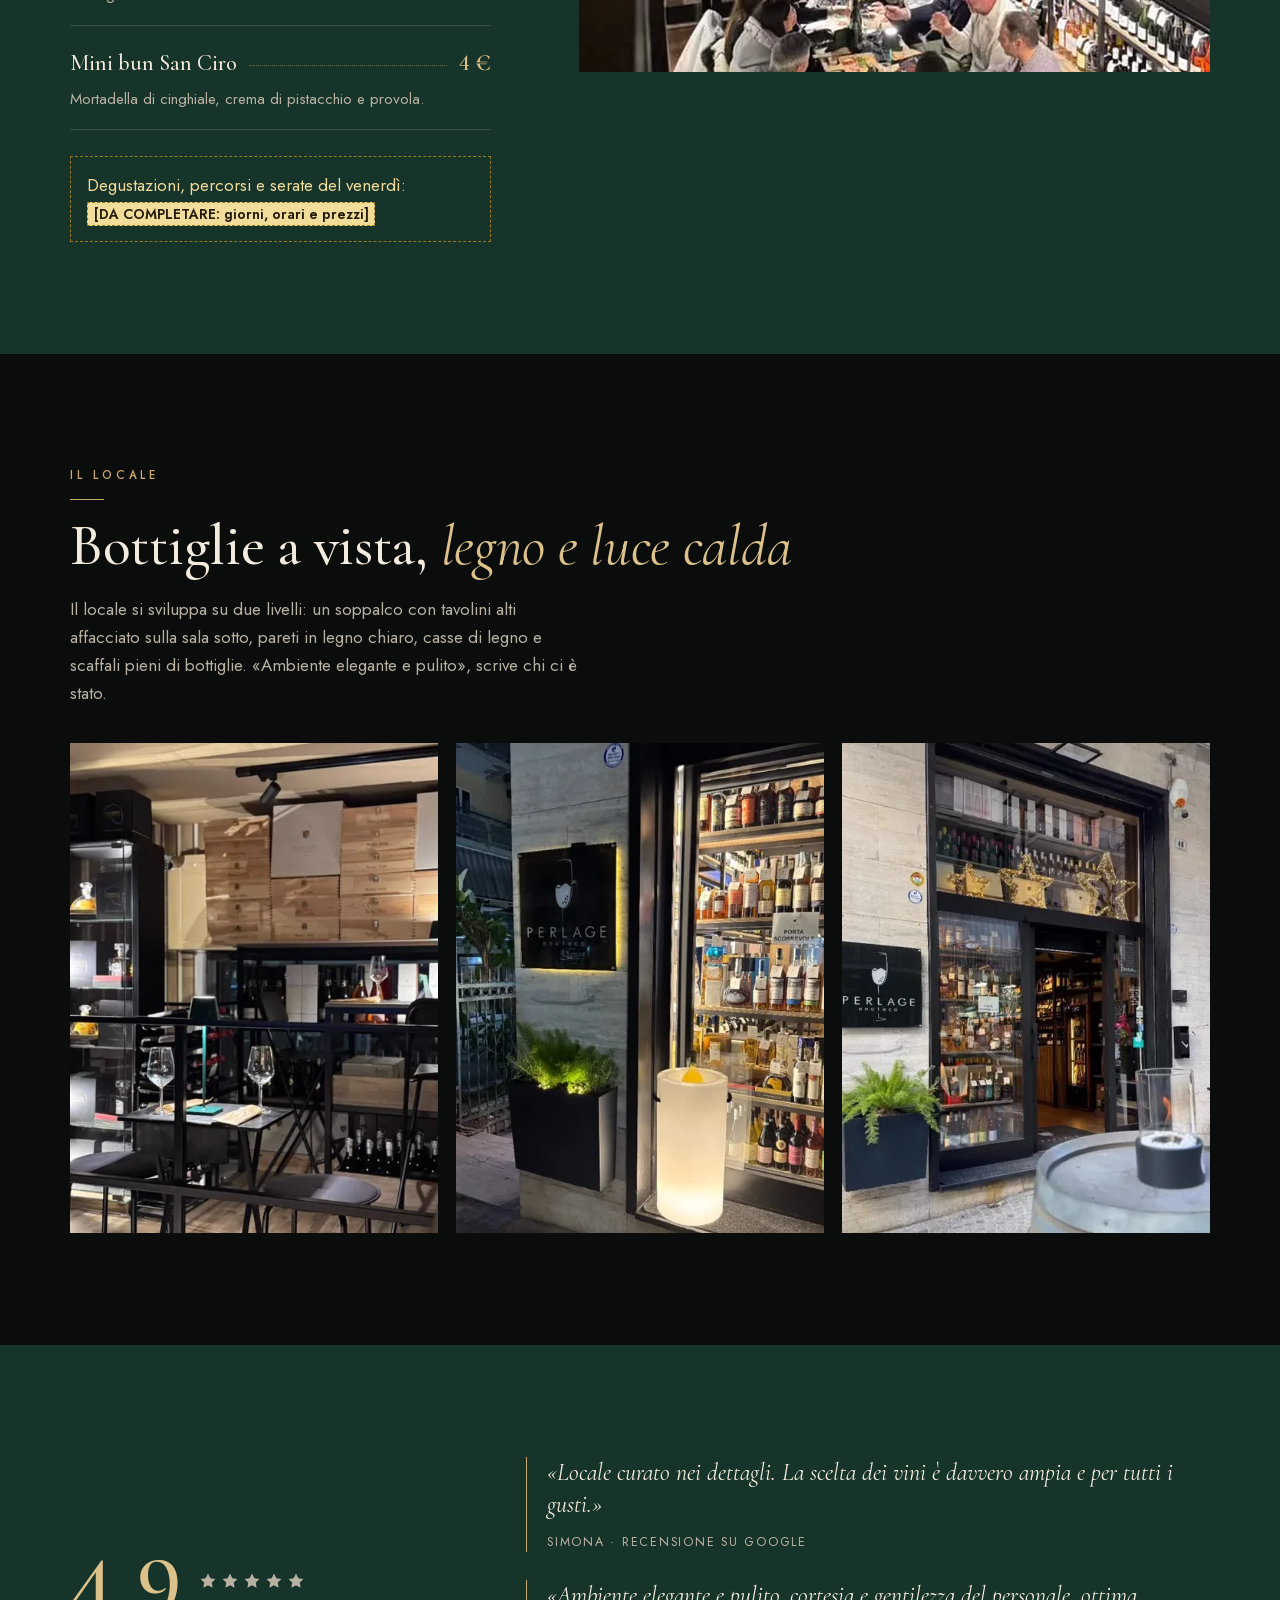
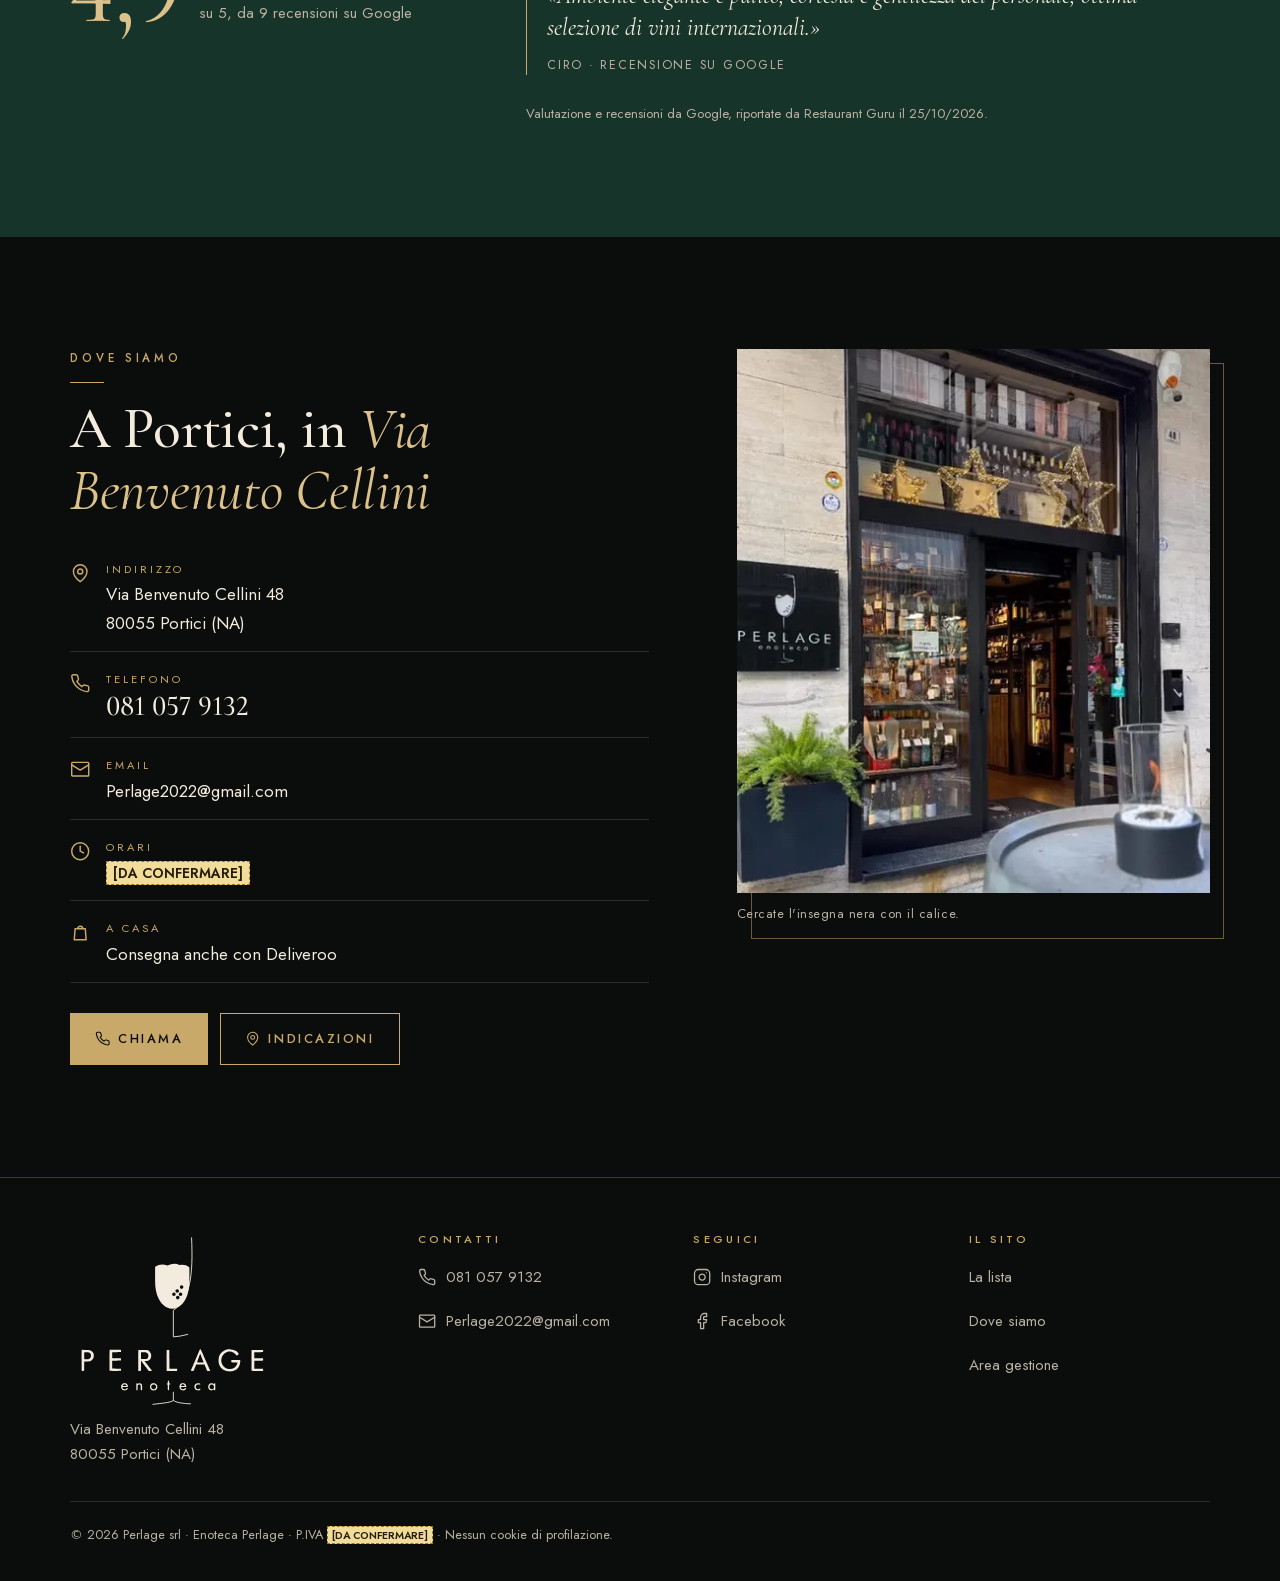
==== commit 798e9a49: "Foto piu nitide: hero da foto a 1350 px, copertine ingrandite con Lanczos, tolta foto pasquale Co-Au" ====
--- a/index.html
+++ b/index.html
@@ -16,7 +16,7 @@
 <link rel="icon" href="favicon.svg" type="image/svg+xml">
 <link rel="preload" href="fonts/cormorant-normal-latin-var.woff2" as="font" type="font/woff2" crossorigin>
 <link rel="preload" href="fonts/jost-latin-var.woff2" as="font" type="font/woff2" crossorigin>
-<style>@font-face{font-family:"Jost";font-style:normal;font-weight:400 700;font-display:swap;src:url(fonts/jost-latin-var.woff2) format("woff2")}@font-face{font-family:"Cormorant Garamond";font-style:normal;font-weight:400 700;font-display:swap;src:url(fonts/cormorant-normal-latin-var.woff2) format("woff2")}@font-face{font-family:"Cormorant Garamond";font-style:italic;font-weight:400 600;font-display:swap;src:url(fonts/cormorant-italic-latin-var.woff2) format("woff2")}:root{--nero:#0b0d0c;--nero-2:#121614;--bosco:#17342a;--bosco-2:#1f4a3a;--crema:#f3ebdd;--oro:#c9a96a;--oro-2:#dcc18a;--muto:#b9b2a3;--rovere:#8a6b45;--linea:rgba(201,169,106,.28);--linea-2:rgba(243,235,221,.14);--gutter:20px;--max:1180px;--f:"Jost",ui-sans-serif,system-ui,-apple-system,"Segoe UI",Roboto,Arial,sans-serif;--s:"Cormorant Garamond",Georgia,"Times New Roman",serif}*,*::before,*::after{box-sizing:border-box}html{-webkit-text-size-adjust:100%;scroll-behavior:smooth;scroll-padding-top:72px;background:var(--nero)}@media (prefers-reduced-motion:reduce){html{scroll-behavior:auto}*{transition:none!important;animation:none!important}}body{margin:0;background:var(--nero);color:var(--crema);font:400 1.0625rem/1.65 var(--f);font-variant-numeric:lining-nums}img{display:block;max-width:100%;height:auto}a{color:inherit}h1,h2,h3{font-family:var(--s);font-weight:500;line-height:1.05;margin:0;letter-spacing:-.005em;text-wrap:balance}p{margin:0}ul{margin:0;padding:0;list-style:none}em,.it{font-family:var(--s);font-style:italic;font-weight:400}.wrap{max-width:var(--max);margin:0 auto;padding:0 var(--gutter)}.sr{position:absolute;width:1px;height:1px;overflow:hidden;clip:rect(0 0 0 0);white-space:nowrap}.skip{position:absolute;left:-999px;top:8px;background:var(--oro);color:var(--nero);padding:10px 14px;z-index:99;font-weight:600}.skip:focus{left:8px}:focus-visible{outline:2px solid var(--oro-2);outline-offset:3px}.ico{width:1.2em;height:1.2em;flex:none;fill:none;stroke:currentColor;stroke-width:1.7;stroke-linecap:round;stroke-linejoin:round}mark.dc{background:#f1dc9a;color:#241c06;padding:.05em .4em;font-size:.82em;font-weight:600;white-space:nowrap;border:1px dashed #9a7a1c}.occ{display:block;font-size:.72rem;font-weight:500;letter-spacing:.34em;text-transform:uppercase;color:var(--oro);margin-bottom:16px}.occ::after{content:"";display:block;width:34px;height:1px;background:var(--oro);margin-top:14px}.centro .occ::after{margin-inline:auto}.btn{display:inline-flex;align-items:center;justify-content:center;gap:.6em;min-height:52px;padding:12px 24px;font:500 .8rem/1.2 var(--f);letter-spacing:.2em;text-transform:uppercase;text-decoration:none;border:1px solid var(--oro);cursor:pointer;transition:background-color .2s,color .2s,border-color .2s}.btn-oro{background:var(--oro);color:var(--nero)}.btn-oro:hover{background:var(--oro-2);border-color:var(--oro-2)}.btn-linea{background:transparent;color:var(--oro)}.btn-linea:hover{background:var(--oro);color:var(--nero)}.link{display:inline-flex;align-items:center;gap:.6em;min-height:44px;font-size:.78rem;font-weight:500;letter-spacing:.2em;text-transform:uppercase;color:var(--oro);text-decoration:none;border-bottom:1px solid var(--linea)}.link:hover{border-color:var(--oro)}.testata{position:sticky;top:0;z-index:20;background:rgba(11,13,12,.94);border-bottom:1px solid var(--linea-2)}.testata .wrap{display:grid;grid-template-columns:48px 1fr 48px;align-items:center;gap:8px;min-height:64px}.marca{display:block;justify-self:center;text-decoration:none;text-align:center;line-height:1}.marca b{display:block;font-size:1.02rem;font-weight:500;letter-spacing:.52em;margin-right:-.52em;text-transform:uppercase}.marca small{display:block;font-size:.56rem;font-weight:400;letter-spacing:.7em;margin:6px -.7em 0 0;text-transform:lowercase;color:var(--oro)}.nav{display:none}.burger,.testata-tel{display:inline-flex;align-items:center;justify-content:center;width:48px;height:48px;padding:0;border:0;background:none;color:var(--crema);cursor:pointer}.burger .ico,.testata-tel .ico{width:25px;height:25px}.testata-tel{justify-self:end;color:var(--oro)}.pannello-nav{position:fixed;inset:0;z-index:40;background:var(--nero);padding:8px 8px 32px;overflow-y:auto;animation:da-sinistra .22s ease-out}.pannello-nav[hidden]{display:none}.pannello-nav nav{display:flex;flex-direction:column;padding:18px 22px}.pannello-nav nav a{text-decoration:none;font-family:var(--s);font-size:2.1rem;font-weight:500;padding:12px 0;border-bottom:1px solid var(--linea-2)}.pannello-nav nav .btn{margin-top:28px;border:1px solid var(--oro);font:500 .85rem var(--f);padding:16px;justify-content:center;border-bottom:1px solid var(--oro)}.nav-aperta{overflow:hidden}@keyframes da-sinistra{from{transform:translateX(-100%)}to{transform:none}}@media (min-width:960px){.testata .wrap{display:flex;justify-content:space-between;min-height:76px}.marca{justify-self:auto;text-align:left}.marca b{margin-right:0}.marca small{margin-right:0;letter-spacing:.7em}.nav{display:flex;align-items:center;gap:34px}.nav a:not(.btn){font-size:.78rem;font-weight:500;letter-spacing:.2em;text-transform:uppercase;text-decoration:none;padding:12px 0;border-bottom:1px solid transparent}.nav a:not(.btn):hover{border-color:var(--oro)}.nav .btn{min-height:46px;padding:10px 20px}.burger,.testata-tel,.pannello-nav{display:none!important}}.hero{position:relative;padding:0 0 56px}.hero-foto{position:relative;margin:0 calc(var(--gutter)*-1)}.hero-foto img{width:100%;aspect-ratio:4/4.3;object-fit:cover;object-position:50% 40%}.hero-foto::after{content:"";position:absolute;inset:auto 0 0 0;height:55%;background:linear-gradient(180deg,rgba(11,13,12,0),var(--nero) 96%)}.hero-testo{position:relative;z-index:1;margin-top:-84px}.hero h1{font-size:clamp(2.7rem,12vw,4.6rem);margin-bottom:18px}.hero h1 em{display:block;color:var(--oro-2);font-size:.62em;line-height:1.1;margin-top:10px}.hero .sotto{color:var(--muto);max-width:42ch;margin-bottom:28px}.cta{display:flex;flex-direction:column;gap:12px}.fiducia{display:grid;gap:12px;margin-top:30px;padding-top:24px;border-top:1px solid var(--linea-2);font-size:.95rem;color:var(--muto)}.fiducia li{display:flex;align-items:center;gap:12px}.fiducia .ico{color:var(--oro)}.fiducia b{color:var(--crema);font-weight:500}@media (min-width:640px){.cta{flex-direction:row;flex-wrap:wrap}}@media (min-width:960px){.hero{padding:72px 0 96px}.hero .wrap{display:grid;grid-template-columns:1.05fr .95fr;gap:72px;align-items:center}.hero-testo{margin:0;grid-row:1}.hero-foto{grid-column:2;grid-row:1;margin:0}.hero-foto img{aspect-ratio:7/8}.hero-foto::after{display:none}.hero-foto::before{content:"";position:absolute;inset:18px -18px -18px 18px;border:1px solid var(--oro);opacity:.55;z-index:0}.hero-foto img{position:relative;z-index:1}}.sez{padding:72px 0}.sez.bosco{background:var(--bosco)}.sez h2{font-size:clamp(2.2rem,8vw,3.6rem);margin-bottom:18px}.sez h2 em{color:var(--oro-2)}.intro{color:var(--muto);max-width:52ch}.bosco .intro{color:#cfc8b8}@media (min-width:960px){.sez{padding:112px 0}}.due{display:grid;gap:40px}.indice{border-top:1px solid var(--linea)}.indice a{display:grid;grid-template-columns:36px 1fr auto 20px;align-items:center;gap:6px 12px;min-height:68px;padding:12px 0;border-bottom:1px solid var(--linea);text-decoration:none;transition:background-color .2s,padding .2s}.indice a:hover{background:rgba(201,169,106,.06);padding-inline:12px}.indice .n{font-size:.72rem;letter-spacing:.2em;color:var(--oro)}.indice h3{font-size:1.7rem}.indice .da{font-size:.8rem;letter-spacing:.14em;text-transform:uppercase;color:var(--muto)}.indice .da b{font-family:var(--s);font-size:1.35rem;letter-spacing:0;font-weight:500;color:var(--oro-2);text-transform:none}.indice .ico{color:var(--oro);width:18px;height:18px}@media (min-width:960px){.due{grid-template-columns:.8fr 1.2fr;gap:88px;align-items:start}.due.inverti{grid-template-columns:1.1fr .9fr}}.voci li{padding:18px 0;border-bottom:1px solid var(--linea-2)}.voci li:first-child{border-top:1px solid var(--linea-2)}.riga{display:flex;align-items:baseline;gap:12px}.riga .nome{font-family:var(--s);font-size:1.4rem;font-weight:500;line-height:1.15}.riga .fila{flex:1;min-width:12px;border-bottom:1px dotted rgba(201,169,106,.45);transform:translateY(-4px)}.riga .prezzo{font-family:var(--s);font-size:1.45rem;font-weight:600;color:var(--oro-2);white-space:nowrap;font-variant-numeric:lining-nums}.voci .desc{color:var(--muto);font-size:.95rem;line-height:1.5;margin-top:6px;max-width:58ch}.voci .fuori .nome,.voci .fuori .prezzo{opacity:.45;text-decoration:line-through}.foto{margin:0;position:relative}.foto img{width:100%;object-fit:cover}.foto figcaption{font-size:.8rem;color:var(--muto);margin-top:10px;letter-spacing:.04em}.cornice{position:relative}.cornice::before{content:"";position:absolute;inset:14px -14px -14px 14px;border:1px solid var(--oro);opacity:.5}.cornice img{position:relative}.mosaico{display:grid;grid-template-columns:1fr 1fr;gap:12px;margin-top:36px}.mosaico .foto img{aspect-ratio:3/4}.mosaico .largo{grid-column:1/-1}.mosaico .largo img{aspect-ratio:16/9}.solo-desk{display:none}@media (min-width:640px){.mosaico{grid-template-columns:repeat(3,1fr);gap:18px}.mosaico .largo img{aspect-ratio:16/8}.solo-desk{display:block}}.voto{display:flex;align-items:flex-end;gap:16px;margin-bottom:28px}.voto b{font-family:var(--s);font-size:6rem;line-height:.8;font-weight:500;color:var(--oro-2)}.voto span{font-size:.95rem;color:var(--muto);line-height:1.45;padding-bottom:6px}.stelle{display:flex;gap:4px;color:var(--oro);margin-bottom:6px}.stelle .ico{width:18px;height:18px;fill:currentColor;stroke:none}.citaz{display:grid;gap:28px}.citaz blockquote{margin:0;padding-left:20px;border-left:1px solid var(--oro)}.citaz p{font-family:var(--s);font-size:1.5rem;line-height:1.3;font-style:italic}.citaz cite{display:block;margin-top:12px;font-style:normal;font-size:.78rem;letter-spacing:.14em;text-transform:uppercase;color:var(--muto)}.fonte{margin-top:28px;font-size:.82rem;color:var(--muto)}@media (min-width:960px){.rec{display:grid;grid-template-columns:.7fr 1.3fr;gap:88px;align-items:center}.voto{margin:0}}.contatti{display:grid;gap:4px;margin:26px 0 30px}.contatti li{display:flex;gap:16px;align-items:flex-start;padding:14px 0;border-bottom:1px solid var(--linea-2)}.contatti .ico{color:var(--oro);margin-top:3px}.contatti small{display:block;font-size:.7rem;letter-spacing:.26em;text-transform:uppercase;color:var(--oro);margin-bottom:2px}.contatti a{text-decoration:none}.contatti a:hover{color:var(--oro-2)}.contatti .tel{font-family:var(--s);font-size:1.8rem;font-weight:500;line-height:1.1}.cta-riga{display:flex;flex-wrap:wrap;gap:12px}.piede{background:var(--nero);border-top:1px solid var(--linea);padding:56px 0 36px;color:var(--muto);font-size:.95rem}.piede .wrap{display:grid;gap:34px}.piede img{width:210px;height:auto;margin-bottom:6px}.piede h3{font-family:var(--f);font-size:.7rem;letter-spacing:.3em;text-transform:uppercase;color:var(--oro);font-weight:500;margin-bottom:10px}.piede li a,.piede li span{display:inline-flex;align-items:center;gap:10px;min-height:44px;text-decoration:none}.piede li a:hover{color:var(--crema)}.legale{font-size:.8rem;border-top:1px solid var(--linea-2);padding-top:22px}@media (min-width:860px){.piede .wrap{grid-template-columns:1.3fr 1fr 1fr 1fr}.legale{grid-column:1/-1}}.m-testa{padding:44px var(--gutter) 26px;text-align:center}.m-testa h1{font-size:clamp(2.6rem,11vw,4.4rem);margin-bottom:14px}.m-testa h1 em{color:var(--oro-2)}.m-testa .intro{margin:0 auto}.avviso-bozza{margin:22px auto 0;max-width:62ch;font-size:.88rem;color:#e6d9ae;border:1px dashed #9a7a1c;padding:10px 14px;text-align:left}.schede{position:sticky;top:64px;z-index:15;background:rgba(11,13,12,.96);border-bottom:1px solid var(--linea-2)}.schede ul{display:flex;gap:6px;overflow-x:auto;padding:0 var(--gutter);scrollbar-width:none;max-width:var(--max);margin:0 auto}.schede ul::-webkit-scrollbar{display:none}.schede a{display:flex;align-items:center;min-height:50px;padding:0 14px;white-space:nowrap;font-size:.72rem;font-weight:500;letter-spacing:.22em;text-transform:uppercase;text-decoration:none;color:var(--muto);border-bottom:2px solid transparent}.schede a.attiva{color:var(--oro-2);border-color:var(--oro)}.cerca{max-width:var(--max);margin:0 auto;padding:18px var(--gutter) 0}.cerca label{display:flex;align-items:center;gap:12px;border:1px solid var(--linea);padding:0 16px;min-height:52px;color:var(--oro)}.cerca input{flex:1;min-width:0;background:none;border:0;color:var(--crema);font:400 1rem var(--f);min-height:50px}.cerca input:focus{outline:none}.cerca label:focus-within{border-color:var(--oro-2)}.cerca input::placeholder{color:var(--muto)}.m-cat{padding:44px 0 8px;scroll-margin-top:130px}.m-cat h2{font-size:clamp(2rem,8vw,3rem);margin-bottom:4px}.m-cat .nota{font-size:.72rem;letter-spacing:.26em;text-transform:uppercase;color:var(--oro);margin-bottom:18px}.m-cat[hidden],.voci li[hidden]{display:none}.nessuno{text-align:center;color:var(--muto);padding:48px 0}.m-fine{margin:56px 0 72px;padding:34px 24px;border:1px solid var(--linea);text-align:center}.m-fine h2{font-size:2rem;margin-bottom:8px}.m-fine .cta{justify-content:center;flex-direction:row;flex-wrap:wrap;margin-top:18px}@media (min-width:960px){.schede{top:76px}.m-cat .voci{columns:2;column-gap:64px}.m-cat .voci li{break-inside:avoid}}.pan{max-width:760px;margin:0 auto;padding:30px var(--gutter) 130px}.pan h1{font-size:clamp(2.2rem,9vw,3.2rem);margin-bottom:10px}.p-avviso{border:1px dashed #9a7a1c;color:#e6d9ae;padding:12px 14px;font-size:.9rem;margin:20px 0 26px}.p-stato{display:flex;align-items:center;gap:10px;font-size:.78rem;letter-spacing:.14em;text-transform:uppercase;color:var(--muto);margin-bottom:8px}.p-stato b{color:var(--oro-2);font-weight:500}.p-cat{border-top:1px solid var(--linea)}.p-cat:last-of-type{border-bottom:1px solid var(--linea)}.p-cat summary{display:flex;align-items:center;justify-content:space-between;gap:12px;min-height:64px;cursor:pointer;list-style:none;font-family:var(--s);font-size:1.7rem;font-weight:500}.p-cat summary::-webkit-details-marker{display:none}.p-cat summary small{font-family:var(--f);font-size:.7rem;letter-spacing:.2em;color:var(--oro);text-transform:uppercase}.p-cat summary .ico{color:var(--oro);transition:transform .2s}.p-cat[open] summary .ico{transform:rotate(90deg)}.p-voce{display:grid;grid-template-columns:1fr 104px;gap:6px 12px;padding:12px 12px 6px;margin:0 -12px;border-top:1px solid var(--linea-2);position:relative;transition:background-color .25s}.p-voce label{display:block;font-size:.68rem;letter-spacing:.22em;text-transform:uppercase;color:var(--oro);margin-bottom:3px}.p-voce input[type=text]{width:100%;min-height:48px;background:var(--nero-2);border:1px solid var(--linea-2);color:var(--crema);font:400 1rem var(--f);font-variant-numeric:lining-nums;padding:0 12px}.p-voce input[type=text]:focus{outline:none;border-color:var(--oro-2)}.p-voce .pr input{text-align:right;font-family:var(--s);font-size:1.3rem;font-weight:600;color:var(--oro-2)}.p-voce .disp{grid-column:1/-1;display:flex;align-items:center;gap:12px;min-height:40px;margin:0;font-size:.95rem;letter-spacing:0;text-transform:none;color:var(--muto);cursor:pointer}.disp input{position:absolute;opacity:0;width:1px;height:1px}.disp i{display:block;width:46px;height:26px;border:1px solid var(--oro);position:relative;flex:none;transition:background-color .2s}.disp i::after{content:"";position:absolute;top:3px;left:3px;width:18px;height:18px;background:var(--oro);transition:transform .2s}.disp input:checked+i{background:rgba(201,169,106,.22)}.disp input:checked+i::after{transform:translateX(20px)}.disp input:focus-visible+i{outline:2px solid var(--oro-2);outline-offset:3px}.p-voce.mod{background:rgba(201,169,106,.1);box-shadow:inset 3px 0 0 var(--oro)}.p-voce.nuova{background:rgba(31,74,58,.55);box-shadow:inset 3px 0 0 #7fc7a2}.p-voce .tag{position:absolute;top:14px;right:12px;font-size:.62rem;letter-spacing:.2em;text-transform:uppercase;padding:3px 8px;display:none}.p-voce.mod .tag{display:block;background:var(--oro);color:var(--nero)}.p-voce.nuova .tag{display:block;background:#7fc7a2;color:#06140d}.p-voce .tag{top:auto;bottom:14px;right:12px}.p-azioni{position:fixed;left:0;right:0;bottom:0;z-index:30;background:rgba(11,13,12,.97);border-top:1px solid var(--linea);padding:12px var(--gutter) calc(12px + env(safe-area-inset-bottom))}.p-azioni div{max-width:760px;margin:0 auto;display:grid;grid-template-columns:1fr 1.3fr;gap:10px}.p-azioni .btn{letter-spacing:.12em;padding:12px 8px;white-space:nowrap}.toast{position:fixed;left:50%;bottom:96px;transform:translate(-50%,20px);z-index:50;max-width:min(92vw,460px);background:var(--crema);color:var(--nero);padding:14px 18px;font-size:.95rem;opacity:0;pointer-events:none;transition:opacity .25s,transform .25s}.toast.on{opacity:1;transform:translate(-50%,0)}</style>
+<style>@font-face{font-family:"Jost";font-style:normal;font-weight:400 700;font-display:swap;src:url(fonts/jost-latin-var.woff2) format("woff2")}@font-face{font-family:"Cormorant Garamond";font-style:normal;font-weight:400 700;font-display:swap;src:url(fonts/cormorant-normal-latin-var.woff2) format("woff2")}@font-face{font-family:"Cormorant Garamond";font-style:italic;font-weight:400 600;font-display:swap;src:url(fonts/cormorant-italic-latin-var.woff2) format("woff2")}:root{--nero:#0b0d0c;--nero-2:#121614;--bosco:#17342a;--bosco-2:#1f4a3a;--crema:#f3ebdd;--oro:#c9a96a;--oro-2:#dcc18a;--muto:#b9b2a3;--rovere:#8a6b45;--linea:rgba(201,169,106,.28);--linea-2:rgba(243,235,221,.14);--gutter:20px;--max:1180px;--f:"Jost",ui-sans-serif,system-ui,-apple-system,"Segoe UI",Roboto,Arial,sans-serif;--s:"Cormorant Garamond",Georgia,"Times New Roman",serif}*,*::before,*::after{box-sizing:border-box}html{-webkit-text-size-adjust:100%;scroll-behavior:smooth;scroll-padding-top:72px;background:var(--nero)}@media (prefers-reduced-motion:reduce){html{scroll-behavior:auto}*{transition:none!important;animation:none!important}}body{margin:0;background:var(--nero);color:var(--crema);font:400 1.0625rem/1.65 var(--f);font-variant-numeric:lining-nums}img{display:block;max-width:100%;height:auto}a{color:inherit}h1,h2,h3{font-family:var(--s);font-weight:500;line-height:1.05;margin:0;letter-spacing:-.005em;text-wrap:balance}p{margin:0}ul{margin:0;padding:0;list-style:none}em,.it{font-family:var(--s);font-style:italic;font-weight:400}.wrap{max-width:var(--max);margin:0 auto;padding:0 var(--gutter)}.sr{position:absolute;width:1px;height:1px;overflow:hidden;clip:rect(0 0 0 0);white-space:nowrap}.skip{position:absolute;left:-999px;top:8px;background:var(--oro);color:var(--nero);padding:10px 14px;z-index:99;font-weight:600}.skip:focus{left:8px}:focus-visible{outline:2px solid var(--oro-2);outline-offset:3px}.ico{width:1.2em;height:1.2em;flex:none;fill:none;stroke:currentColor;stroke-width:1.7;stroke-linecap:round;stroke-linejoin:round}mark.dc{background:#f1dc9a;color:#241c06;padding:.05em .4em;font-size:.82em;font-weight:600;white-space:nowrap;border:1px dashed #9a7a1c}.occ{display:block;font-size:.72rem;font-weight:500;letter-spacing:.34em;text-transform:uppercase;color:var(--oro);margin-bottom:16px}.occ::after{content:"";display:block;width:34px;height:1px;background:var(--oro);margin-top:14px}.centro .occ::after{margin-inline:auto}.btn{display:inline-flex;align-items:center;justify-content:center;gap:.6em;min-height:52px;padding:12px 24px;font:500 .8rem/1.2 var(--f);letter-spacing:.2em;text-transform:uppercase;text-decoration:none;border:1px solid var(--oro);cursor:pointer;transition:background-color .2s,color .2s,border-color .2s}.btn-oro{background:var(--oro);color:var(--nero)}.btn-oro:hover{background:var(--oro-2);border-color:var(--oro-2)}.btn-linea{background:transparent;color:var(--oro)}.btn-linea:hover{background:var(--oro);color:var(--nero)}.link{display:inline-flex;align-items:center;gap:.6em;min-height:44px;font-size:.78rem;font-weight:500;letter-spacing:.2em;text-transform:uppercase;color:var(--oro);text-decoration:none;border-bottom:1px solid var(--linea)}.link:hover{border-color:var(--oro)}.testata{position:sticky;top:0;z-index:20;background:rgba(11,13,12,.94);border-bottom:1px solid var(--linea-2)}.testata .wrap{display:grid;grid-template-columns:48px 1fr 48px;align-items:center;gap:8px;min-height:64px}.marca{display:block;justify-self:center;text-decoration:none;text-align:center;line-height:1}.marca b{display:block;font-size:1.02rem;font-weight:500;letter-spacing:.52em;margin-right:-.52em;text-transform:uppercase}.marca small{display:block;font-size:.56rem;font-weight:400;letter-spacing:.7em;margin:6px -.7em 0 0;text-transform:lowercase;color:var(--oro)}.nav{display:none}.burger,.testata-tel{display:inline-flex;align-items:center;justify-content:center;width:48px;height:48px;padding:0;border:0;background:none;color:var(--crema);cursor:pointer}.burger .ico,.testata-tel .ico{width:25px;height:25px}.testata-tel{justify-self:end;color:var(--oro)}.pannello-nav{position:fixed;inset:0;z-index:40;background:var(--nero);padding:8px 8px 32px;overflow-y:auto;animation:da-sinistra .22s ease-out}.pannello-nav[hidden]{display:none}.pannello-nav nav{display:flex;flex-direction:column;padding:18px 22px}.pannello-nav nav a{text-decoration:none;font-family:var(--s);font-size:2.1rem;font-weight:500;padding:12px 0;border-bottom:1px solid var(--linea-2)}.pannello-nav nav .btn{margin-top:28px;border:1px solid var(--oro);font:500 .85rem var(--f);padding:16px;justify-content:center;border-bottom:1px solid var(--oro)}.nav-aperta{overflow:hidden}@keyframes da-sinistra{from{transform:translateX(-100%)}to{transform:none}}@media (min-width:960px){.testata .wrap{display:flex;justify-content:space-between;min-height:76px}.marca{justify-self:auto;text-align:left}.marca b{margin-right:0}.marca small{margin-right:0;letter-spacing:.7em}.nav{display:flex;align-items:center;gap:34px}.nav a:not(.btn){font-size:.78rem;font-weight:500;letter-spacing:.2em;text-transform:uppercase;text-decoration:none;padding:12px 0;border-bottom:1px solid transparent}.nav a:not(.btn):hover{border-color:var(--oro)}.nav .btn{min-height:46px;padding:10px 20px}.burger,.testata-tel,.pannello-nav{display:none!important}}.hero{position:relative;padding:0 0 56px}.hero-foto{position:relative;margin:0 calc(var(--gutter)*-1)}.hero-foto img{width:100%;aspect-ratio:4/4.3;object-fit:cover;object-position:50% 35%}.hero-foto::after{content:"";position:absolute;inset:auto 0 0 0;height:55%;background:linear-gradient(180deg,rgba(11,13,12,0),var(--nero) 96%)}.hero-testo{position:relative;z-index:1;margin-top:-84px}.hero h1{font-size:clamp(2.7rem,12vw,4.6rem);margin-bottom:18px}.hero h1 em{display:block;color:var(--oro-2);font-size:.62em;line-height:1.1;margin-top:10px}.hero .sotto{color:var(--muto);max-width:42ch;margin-bottom:28px}.cta{display:flex;flex-direction:column;gap:12px}.fiducia{display:grid;gap:12px;margin-top:30px;padding-top:24px;border-top:1px solid var(--linea-2);font-size:.95rem;color:var(--muto)}.fiducia li{display:flex;align-items:center;gap:12px}.fiducia .ico{color:var(--oro)}.fiducia b{color:var(--crema);font-weight:500}@media (min-width:640px){.cta{flex-direction:row;flex-wrap:wrap}}@media (min-width:960px){.hero{padding:72px 0 96px}.hero .wrap{display:grid;grid-template-columns:1.05fr .95fr;gap:72px;align-items:center}.hero-testo{margin:0;grid-row:1}.hero-foto{grid-column:2;grid-row:1;margin:0}.hero-foto img{aspect-ratio:7/8}.hero-foto::after{display:none}.hero-foto::before{content:"";position:absolute;inset:18px -18px -18px 18px;border:1px solid var(--oro);opacity:.55;z-index:0}.hero-foto img{position:relative;z-index:1}}.sez{padding:72px 0}.sez.bosco{background:var(--bosco)}.sez h2{font-size:clamp(2.2rem,8vw,3.6rem);margin-bottom:18px}.sez h2 em{color:var(--oro-2)}.intro{color:var(--muto);max-width:52ch}.bosco .intro{color:#cfc8b8}@media (min-width:960px){.sez{padding:112px 0}}.due{display:grid;gap:40px}.indice{border-top:1px solid var(--linea)}.indice a{display:grid;grid-template-columns:36px 1fr auto 20px;align-items:center;gap:6px 12px;min-height:68px;padding:12px 0;border-bottom:1px solid var(--linea);text-decoration:none;transition:background-color .2s,padding .2s}.indice a:hover{background:rgba(201,169,106,.06);padding-inline:12px}.indice .n{font-size:.72rem;letter-spacing:.2em;color:var(--oro)}.indice h3{font-size:1.7rem}.indice .da{font-size:.8rem;letter-spacing:.14em;text-transform:uppercase;color:var(--muto)}.indice .da b{font-family:var(--s);font-size:1.35rem;letter-spacing:0;font-weight:500;color:var(--oro-2);text-transform:none}.indice .ico{color:var(--oro);width:18px;height:18px}@media (min-width:960px){.due{grid-template-columns:.8fr 1.2fr;gap:88px;align-items:start}.due.inverti{grid-template-columns:1.1fr .9fr}}.voci li{padding:18px 0;border-bottom:1px solid var(--linea-2)}.voci li:first-child{border-top:1px solid var(--linea-2)}.riga{display:flex;align-items:baseline;gap:12px}.riga .nome{font-family:var(--s);font-size:1.4rem;font-weight:500;line-height:1.15}.riga .fila{flex:1;min-width:12px;border-bottom:1px dotted rgba(201,169,106,.45);transform:translateY(-4px)}.riga .prezzo{font-family:var(--s);font-size:1.45rem;font-weight:600;color:var(--oro-2);white-space:nowrap;font-variant-numeric:lining-nums}.voci .desc{color:var(--muto);font-size:.95rem;line-height:1.5;margin-top:6px;max-width:58ch}.voci .fuori .nome,.voci .fuori .prezzo{opacity:.45;text-decoration:line-through}.foto{margin:0;position:relative}.foto img{width:100%;object-fit:cover}.foto figcaption{font-size:.8rem;color:var(--muto);margin-top:10px;letter-spacing:.04em}.cornice{position:relative}.cornice::before{content:"";position:absolute;inset:14px -14px -14px 14px;border:1px solid var(--oro);opacity:.5}.cornice img{position:relative}.mosaico{display:grid;grid-template-columns:1fr 1fr;gap:12px;margin-top:36px}.mosaico .foto img{aspect-ratio:3/4}.mosaico .largo{grid-column:1/-1}.mosaico .largo img{aspect-ratio:16/9}.solo-desk{display:none}@media (min-width:640px){.mosaico{grid-template-columns:repeat(3,1fr);gap:18px}.mosaico .largo img{aspect-ratio:16/8}.solo-desk{display:block}}.voto{display:flex;align-items:flex-end;gap:16px;margin-bottom:28px}.voto b{font-family:var(--s);font-size:6rem;line-height:.8;font-weight:500;color:var(--oro-2)}.voto span{font-size:.95rem;color:var(--muto);line-height:1.45;padding-bottom:6px}.stelle{display:flex;gap:4px;color:var(--oro);margin-bottom:6px}.stelle .ico{width:18px;height:18px;fill:currentColor;stroke:none}.citaz{display:grid;gap:28px}.citaz blockquote{margin:0;padding-left:20px;border-left:1px solid var(--oro)}.citaz p{font-family:var(--s);font-size:1.5rem;line-height:1.3;font-style:italic}.citaz cite{display:block;margin-top:12px;font-style:normal;font-size:.78rem;letter-spacing:.14em;text-transform:uppercase;color:var(--muto)}.fonte{margin-top:28px;font-size:.82rem;color:var(--muto)}@media (min-width:960px){.rec{display:grid;grid-template-columns:.7fr 1.3fr;gap:88px;align-items:center}.voto{margin:0}}.contatti{display:grid;gap:4px;margin:26px 0 30px}.contatti li{display:flex;gap:16px;align-items:flex-start;padding:14px 0;border-bottom:1px solid var(--linea-2)}.contatti .ico{color:var(--oro);margin-top:3px}.contatti small{display:block;font-size:.7rem;letter-spacing:.26em;text-transform:uppercase;color:var(--oro);margin-bottom:2px}.contatti a{text-decoration:none}.contatti a:hover{color:var(--oro-2)}.contatti .tel{font-family:var(--s);font-size:1.8rem;font-weight:500;line-height:1.1}.cta-riga{display:flex;flex-wrap:wrap;gap:12px}.piede{background:var(--nero);border-top:1px solid var(--linea);padding:56px 0 36px;color:var(--muto);font-size:.95rem}.piede .wrap{display:grid;gap:34px}.piede img{width:210px;height:auto;margin-bottom:6px}.piede h3{font-family:var(--f);font-size:.7rem;letter-spacing:.3em;text-transform:uppercase;color:var(--oro);font-weight:500;margin-bottom:10px}.piede li a,.piede li span{display:inline-flex;align-items:center;gap:10px;min-height:44px;text-decoration:none}.piede li a:hover{color:var(--crema)}.legale{font-size:.8rem;border-top:1px solid var(--linea-2);padding-top:22px}@media (min-width:860px){.piede .wrap{grid-template-columns:1.3fr 1fr 1fr 1fr}.legale{grid-column:1/-1}}.m-testa{padding:44px var(--gutter) 26px;text-align:center}.m-testa h1{font-size:clamp(2.6rem,11vw,4.4rem);margin-bottom:14px}.m-testa h1 em{color:var(--oro-2)}.m-testa .intro{margin:0 auto}.avviso-bozza{margin:22px auto 0;max-width:62ch;font-size:.88rem;color:#e6d9ae;border:1px dashed #9a7a1c;padding:10px 14px;text-align:left}.schede{position:sticky;top:64px;z-index:15;background:rgba(11,13,12,.96);border-bottom:1px solid var(--linea-2)}.schede ul{display:flex;gap:6px;overflow-x:auto;padding:0 var(--gutter);scrollbar-width:none;max-width:var(--max);margin:0 auto}.schede ul::-webkit-scrollbar{display:none}.schede a{display:flex;align-items:center;min-height:50px;padding:0 14px;white-space:nowrap;font-size:.72rem;font-weight:500;letter-spacing:.22em;text-transform:uppercase;text-decoration:none;color:var(--muto);border-bottom:2px solid transparent}.schede a.attiva{color:var(--oro-2);border-color:var(--oro)}.cerca{max-width:var(--max);margin:0 auto;padding:18px var(--gutter) 0}.cerca label{display:flex;align-items:center;gap:12px;border:1px solid var(--linea);padding:0 16px;min-height:52px;color:var(--oro)}.cerca input{flex:1;min-width:0;background:none;border:0;color:var(--crema);font:400 1rem var(--f);min-height:50px}.cerca input:focus{outline:none}.cerca label:focus-within{border-color:var(--oro-2)}.cerca input::placeholder{color:var(--muto)}.m-cat{padding:44px 0 8px;scroll-margin-top:130px}.m-cat h2{font-size:clamp(2rem,8vw,3rem);margin-bottom:4px}.m-cat .nota{font-size:.72rem;letter-spacing:.26em;text-transform:uppercase;color:var(--oro);margin-bottom:18px}.m-cat[hidden],.voci li[hidden]{display:none}.nessuno{text-align:center;color:var(--muto);padding:48px 0}.m-fine{margin:56px 0 72px;padding:34px 24px;border:1px solid var(--linea);text-align:center}.m-fine h2{font-size:2rem;margin-bottom:8px}.m-fine .cta{justify-content:center;flex-direction:row;flex-wrap:wrap;margin-top:18px}@media (min-width:960px){.schede{top:76px}.m-cat .voci{columns:2;column-gap:64px}.m-cat .voci li{break-inside:avoid}}.pan{max-width:760px;margin:0 auto;padding:30px var(--gutter) 130px}.pan h1{font-size:clamp(2.2rem,9vw,3.2rem);margin-bottom:10px}.p-avviso{border:1px dashed #9a7a1c;color:#e6d9ae;padding:12px 14px;font-size:.9rem;margin:20px 0 26px}.p-stato{display:flex;align-items:center;gap:10px;font-size:.78rem;letter-spacing:.14em;text-transform:uppercase;color:var(--muto);margin-bottom:8px}.p-stato b{color:var(--oro-2);font-weight:500}.p-cat{border-top:1px solid var(--linea)}.p-cat:last-of-type{border-bottom:1px solid var(--linea)}.p-cat summary{display:flex;align-items:center;justify-content:space-between;gap:12px;min-height:64px;cursor:pointer;list-style:none;font-family:var(--s);font-size:1.7rem;font-weight:500}.p-cat summary::-webkit-details-marker{display:none}.p-cat summary small{font-family:var(--f);font-size:.7rem;letter-spacing:.2em;color:var(--oro);text-transform:uppercase}.p-cat summary .ico{color:var(--oro);transition:transform .2s}.p-cat[open] summary .ico{transform:rotate(90deg)}.p-voce{display:grid;grid-template-columns:1fr 104px;gap:6px 12px;padding:12px 12px 6px;margin:0 -12px;border-top:1px solid var(--linea-2);position:relative;transition:background-color .25s}.p-voce label{display:block;font-size:.68rem;letter-spacing:.22em;text-transform:uppercase;color:var(--oro);margin-bottom:3px}.p-voce input[type=text]{width:100%;min-height:48px;background:var(--nero-2);border:1px solid var(--linea-2);color:var(--crema);font:400 1rem var(--f);font-variant-numeric:lining-nums;padding:0 12px}.p-voce input[type=text]:focus{outline:none;border-color:var(--oro-2)}.p-voce .pr input{text-align:right;font-family:var(--s);font-size:1.3rem;font-weight:600;color:var(--oro-2)}.p-voce .disp{grid-column:1/-1;display:flex;align-items:center;gap:12px;min-height:40px;margin:0;font-size:.95rem;letter-spacing:0;text-transform:none;color:var(--muto);cursor:pointer}.disp input{position:absolute;opacity:0;width:1px;height:1px}.disp i{display:block;width:46px;height:26px;border:1px solid var(--oro);position:relative;flex:none;transition:background-color .2s}.disp i::after{content:"";position:absolute;top:3px;left:3px;width:18px;height:18px;background:var(--oro);transition:transform .2s}.disp input:checked+i{background:rgba(201,169,106,.22)}.disp input:checked+i::after{transform:translateX(20px)}.disp input:focus-visible+i{outline:2px solid var(--oro-2);outline-offset:3px}.p-voce.mod{background:rgba(201,169,106,.1);box-shadow:inset 3px 0 0 var(--oro)}.p-voce.nuova{background:rgba(31,74,58,.55);box-shadow:inset 3px 0 0 #7fc7a2}.p-voce .tag{position:absolute;top:14px;right:12px;font-size:.62rem;letter-spacing:.2em;text-transform:uppercase;padding:3px 8px;display:none}.p-voce.mod .tag{display:block;background:var(--oro);color:var(--nero)}.p-voce.nuova .tag{display:block;background:#7fc7a2;color:#06140d}.p-voce .tag{top:auto;bottom:14px;right:12px}.p-azioni{position:fixed;left:0;right:0;bottom:0;z-index:30;background:rgba(11,13,12,.97);border-top:1px solid var(--linea);padding:12px var(--gutter) calc(12px + env(safe-area-inset-bottom))}.p-azioni div{max-width:760px;margin:0 auto;display:grid;grid-template-columns:1fr 1.3fr;gap:10px}.p-azioni .btn{letter-spacing:.12em;padding:12px 8px;white-space:nowrap}.toast{position:fixed;left:50%;bottom:96px;transform:translate(-50%,20px);z-index:50;max-width:min(92vw,460px);background:var(--crema);color:var(--nero);padding:14px 18px;font-size:.95rem;opacity:0;pointer-events:none;transition:opacity .25s,transform .25s}.toast.on{opacity:1;transform:translate(-50%,0)}</style>
 <script type="application/ld+json">{"@context": "https://schema.org", "@type": ["BarOrPub", "LiquorStore"], "name": "Enoteca Perlage", "description": "Enoteca e wine bar a Portici: champagne, spumanti, vini, rum e grappe, taglieri per la serata.", "url": "https://fraspin02.github.io/enoteca-perlage-bozza/", "image": "https://fraspin02.github.io/enoteca-perlage-bozza/img/og-perlage.jpg", "logo": "https://fraspin02.github.io/enoteca-perlage-bozza/img/logo.svg", "telephone": "+39 081 057 9132", "email": "Perlage2022@gmail.com", "hasMap": "https://www.google.com/maps/search/?api=1&query=Enoteca+Perlage+Via+Benvenuto+Cellini+48+Portici", "hasMenu": "https://fraspin02.github.io/enoteca-perlage-bozza/menu.html", "sameAs": ["https://www.instagram.com/enotecaperlage/", "https://www.facebook.com/enotecaperlage"], "address": {"@type": "PostalAddress", "streetAddress": "Via Benvenuto Cellini 48", "postalCode": "80055", "addressLocality": "Portici", "addressRegion": "NA", "addressCountry": "IT"}, "aggregateRating": {"@type": "AggregateRating", "ratingValue": "4.9", "reviewCount": "9", "bestRating": "5"}}</script>
 </head>
 <body>
@@ -38,7 +38,7 @@
 <section class="hero" aria-labelledby="t-hero">
   <div class="wrap">
     <figure class="hero-foto">
-      <img src="img/sala-640.webp" srcset="img/sala-480.webp 480w, img/sala-640.webp 640w" sizes="(min-width:960px) 470px, 100vw" width="640" height="805" fetchpriority="high" alt="La sala di Enoteca Perlage vista dal soppalco: soffitto verde, pareti di legno chiaro e scaffali di bottiglie">
+      <img src="img/bar-760.webp" srcset="img/bar-480.webp 480w, img/bar-760.webp 760w" sizes="(min-width:960px) 470px, 100vw" width="760" height="797" fetchpriority="high" alt="Il banco di Enoteca Perlage con l'insegna, le pareti di legno chiaro e gli scaffali di bottiglie">
     </figure>
     <div class="hero-testo">
       <span class="occ">Enoteca · Wine bar · Portici</span>
@@ -79,7 +79,7 @@
 <section class="sez" id="bollicine" aria-labelledby="t-boll">
   <div class="wrap due inverti">
     <figure class="foto cornice">
-      <img src="img/magnum-640.webp" srcset="img/magnum-480.webp 480w, img/magnum-640.webp 640w" sizes="(min-width:960px) 480px, calc(100vw - 54px)" width="640" height="1015" loading="lazy" alt="Magnum Louis Roederer e una bottiglia Clase Azul in vetrina, tra le decorazioni natalizie" style="aspect-ratio:4/4.6">
+      <img src="img/magnum-960.webp" srcset="img/magnum-480.webp 480w, img/magnum-960.webp 960w" sizes="(min-width:960px) 480px, calc(100vw - 54px)" width="960" height="1522" loading="lazy" alt="Magnum Louis Roederer e una bottiglia Clase Azul in vetrina, tra le decorazioni natalizie" style="aspect-ratio:4/4.6">
     </figure>
     <div>
       <span class="occ">Le bollicine</span>
@@ -111,7 +111,7 @@
       <p class="intro" style="margin-top:26px;border:1px dashed #9a7a1c;padding:14px 16px;color:#f1dc9a">Degustazioni, percorsi e serate del venerdì: <mark class="dc">[DA COMPLETARE: giorni, orari e prezzi]</mark></p>
     </div>
     <figure class="foto">
-      <img src="img/serata-640.webp" srcset="img/serata-480.webp 480w, img/serata-640.webp 640w" sizes="(min-width:960px) 520px, 100vw" width="640" height="1010" loading="lazy" alt="Un tavolo di amici visto dall'alto, con le scaffalature di vino e il soffitto verde" style="aspect-ratio:4/4.4">
+      <img src="img/serata-960.webp" srcset="img/serata-480.webp 480w, img/serata-960.webp 960w" sizes="(min-width:960px) 520px, 100vw" width="960" height="1515" loading="lazy" alt="Un tavolo di amici visto dall'alto, con le scaffalature di vino e il soffitto verde" style="aspect-ratio:4/4.4">
     </figure>
   </div>
 </section>
@@ -122,10 +122,9 @@
     <h2 id="t-locale">Bottiglie a vista, <em>legno e luce calda</em></h2>
     <p class="intro">Il locale si sviluppa su due livelli: un soppalco con tavolini alti affacciato sulla sala sotto, pareti in legno chiaro, casse di legno e scaffali pieni di bottiglie. «Ambiente elegante e pulito», scrive chi ci è stato.</p>
     <div class="mosaico">
-      <figure class="foto largo"><img src="img/scaffali-960.webp" srcset="img/scaffali-640.webp 640w, img/scaffali-960.webp 960w, img/scaffali-1350.webp 1350w" sizes="(min-width:1200px) 1140px, 100vw" width="1350" height="840" loading="lazy" alt="L'insegna Perlage enoteca, gli scaffali in ferro e legno e le casse di vino"></figure>
-      <figure class="foto"><img src="img/banco-480.webp" srcset="img/banco-480.webp 480w, img/banco-640.webp 640w" sizes="(min-width:640px) 370px, 100vw" width="640" height="1010" loading="lazy" alt="Il soppalco con tavolino, calici e sgabelli sotto le casse di legno"></figure>
-      <figure class="foto"><img src="img/vetrina-480.webp" srcset="img/vetrina-480.webp 480w, img/vetrina-640.webp 640w" sizes="(min-width:640px) 370px, 100vw" width="640" height="970" loading="lazy" alt="La vetrina di sera, con l'insegna illuminata e gli scaffali di distillati"></figure>
-      <figure class="foto solo-desk"><img src="img/ingresso-480.webp" srcset="img/ingresso-480.webp 480w, img/ingresso-640.webp 640w" sizes="(min-width:640px) 370px, 100vw" width="640" height="1010" loading="lazy" alt="L'ingresso dell'enoteca in Via Benvenuto Cellini, con l'insegna nera e una botte"></figure>
+      <figure class="foto"><img src="img/banco-480.webp" srcset="img/banco-480.webp 480w, img/banco-960.webp 960w" sizes="(min-width:640px) 370px, 100vw" width="960" height="1515" loading="lazy" alt="Il soppalco con tavolino, calici e sgabelli sotto le casse di legno"></figure>
+      <figure class="foto"><img src="img/vetrina-480.webp" srcset="img/vetrina-480.webp 480w, img/vetrina-960.webp 960w" sizes="(min-width:640px) 370px, 100vw" width="960" height="1455" loading="lazy" alt="La vetrina di sera, con l'insegna illuminata e gli scaffali di distillati"></figure>
+      <figure class="foto solo-desk"><img src="img/ingresso-480.webp" srcset="img/ingresso-480.webp 480w, img/ingresso-960.webp 960w" sizes="(min-width:640px) 370px, 100vw" width="960" height="1515" loading="lazy" alt="L'ingresso dell'enoteca in Via Benvenuto Cellini, con l'insegna nera e una botte"></figure>
     </div>
   </div>
 </section>
@@ -165,7 +164,7 @@
       </div>
     </div>
     <figure class="foto cornice">
-      <img src="img/ingresso-480.webp" srcset="img/ingresso-480.webp 480w, img/ingresso-640.webp 640w" sizes="(min-width:960px) 480px, calc(100vw - 54px)" width="640" height="1010" loading="lazy" alt="L'ingresso di Enoteca Perlage: cercate l'insegna nera con il calice" style="aspect-ratio:4/4.6">
+      <img src="img/ingresso-480.webp" srcset="img/ingresso-480.webp 480w, img/ingresso-960.webp 960w" sizes="(min-width:960px) 480px, calc(100vw - 54px)" width="960" height="1515" loading="lazy" alt="L'ingresso di Enoteca Perlage: cercate l'insegna nera con il calice" style="aspect-ratio:4/4.6">
       <figcaption>Cercate l'insegna nera con il calice.</figcaption>
     </figure>
   </div>
